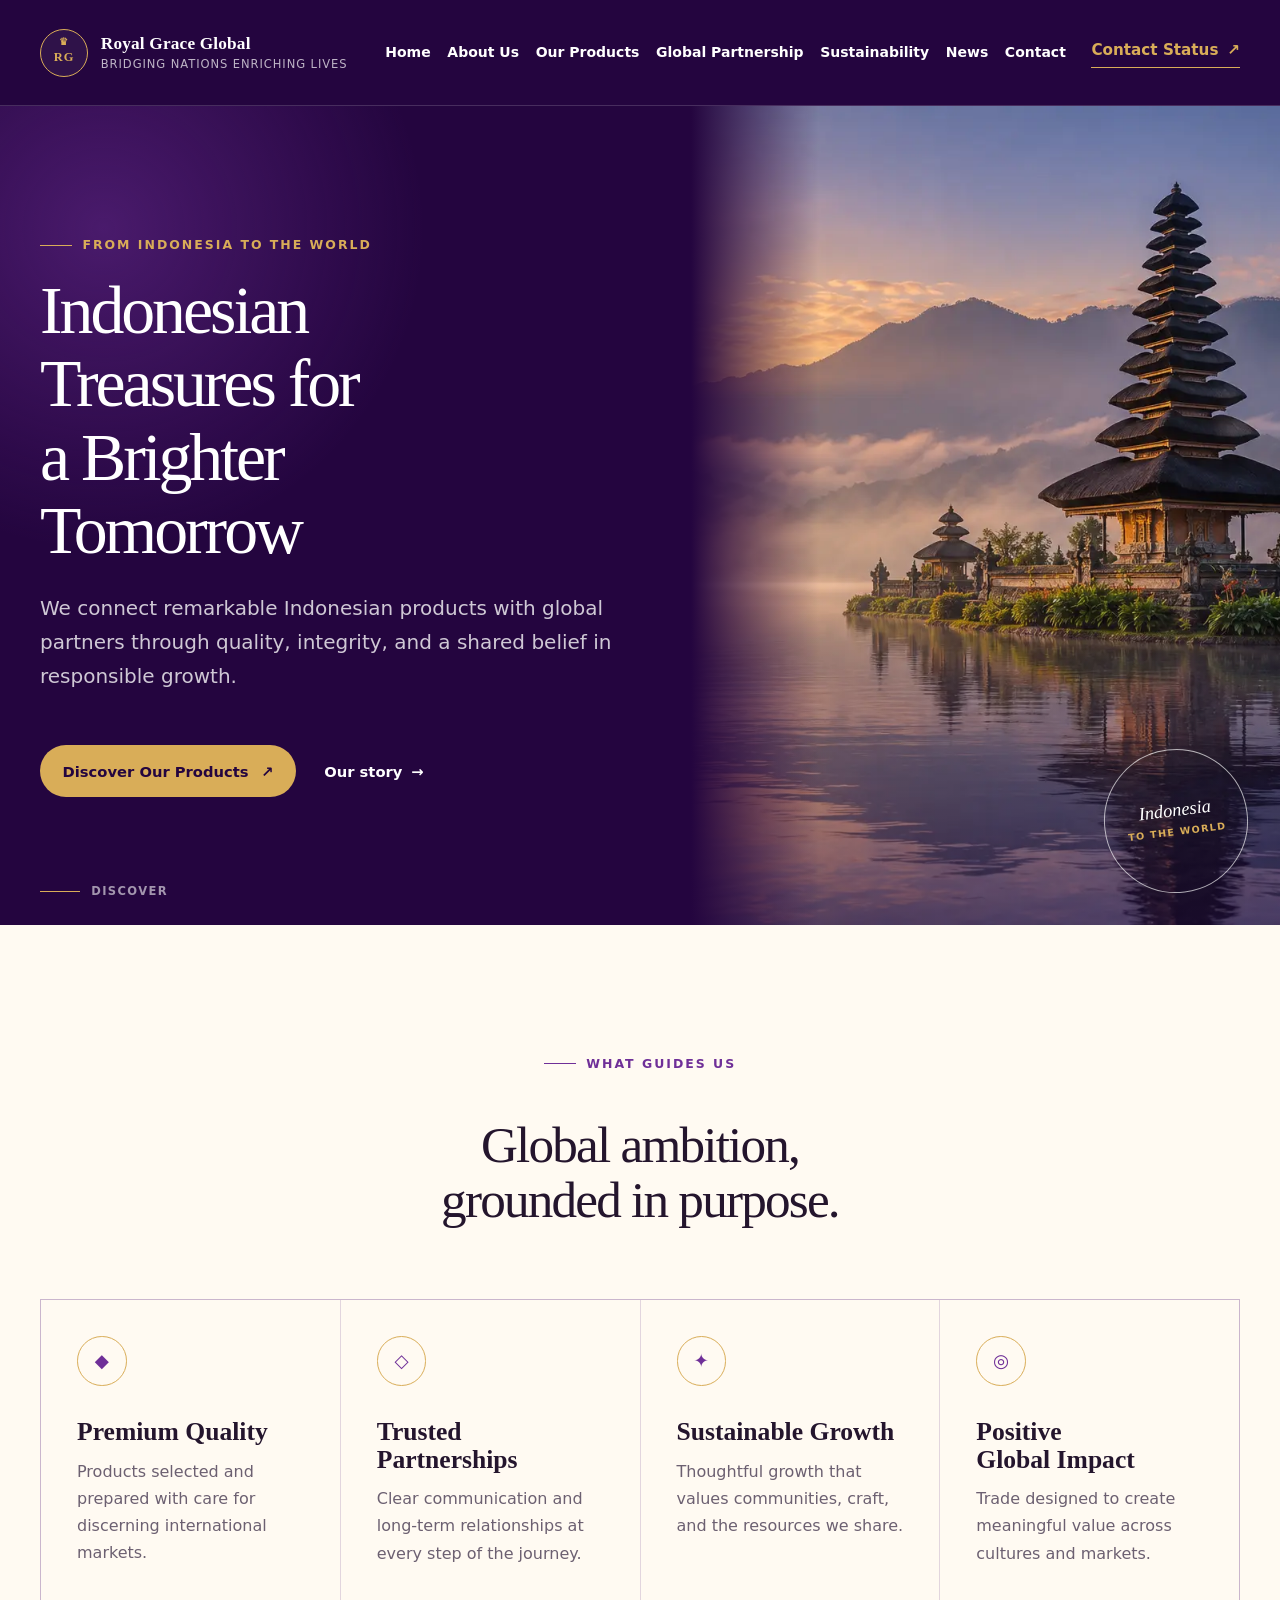
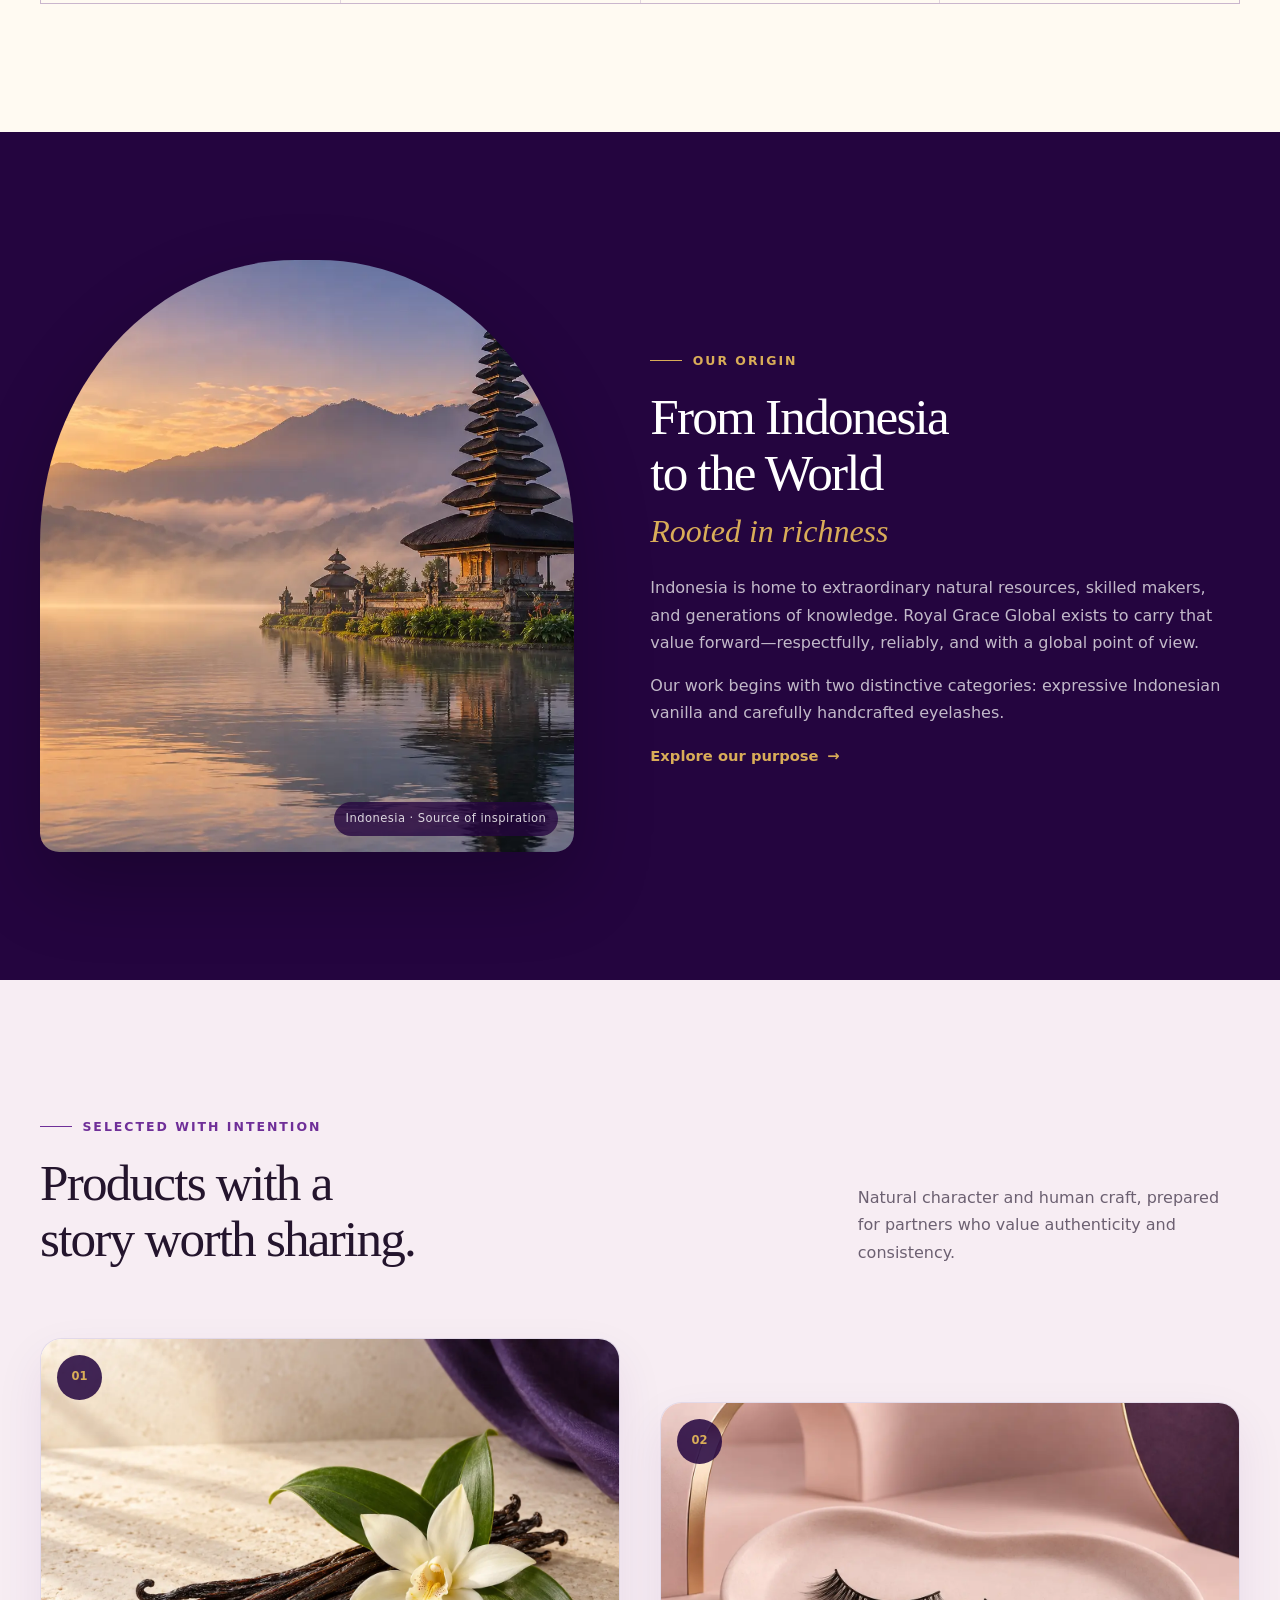
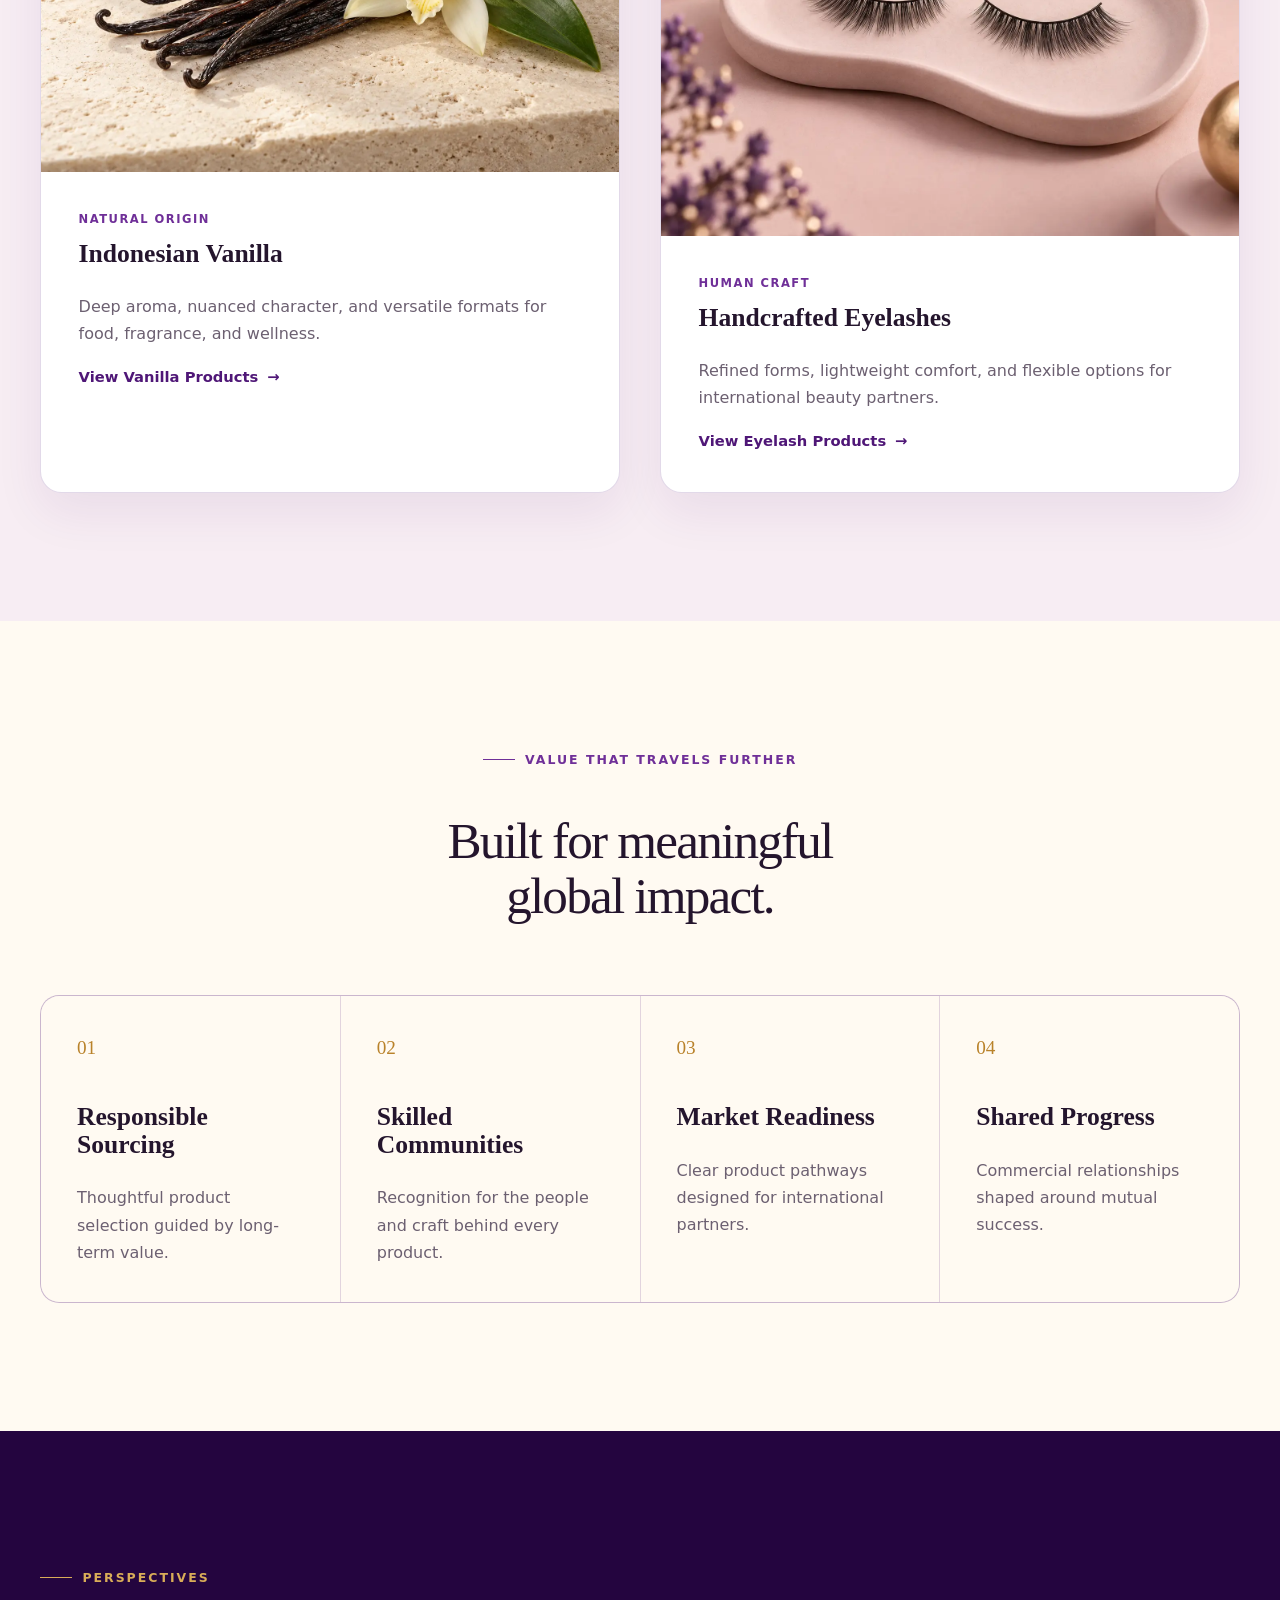
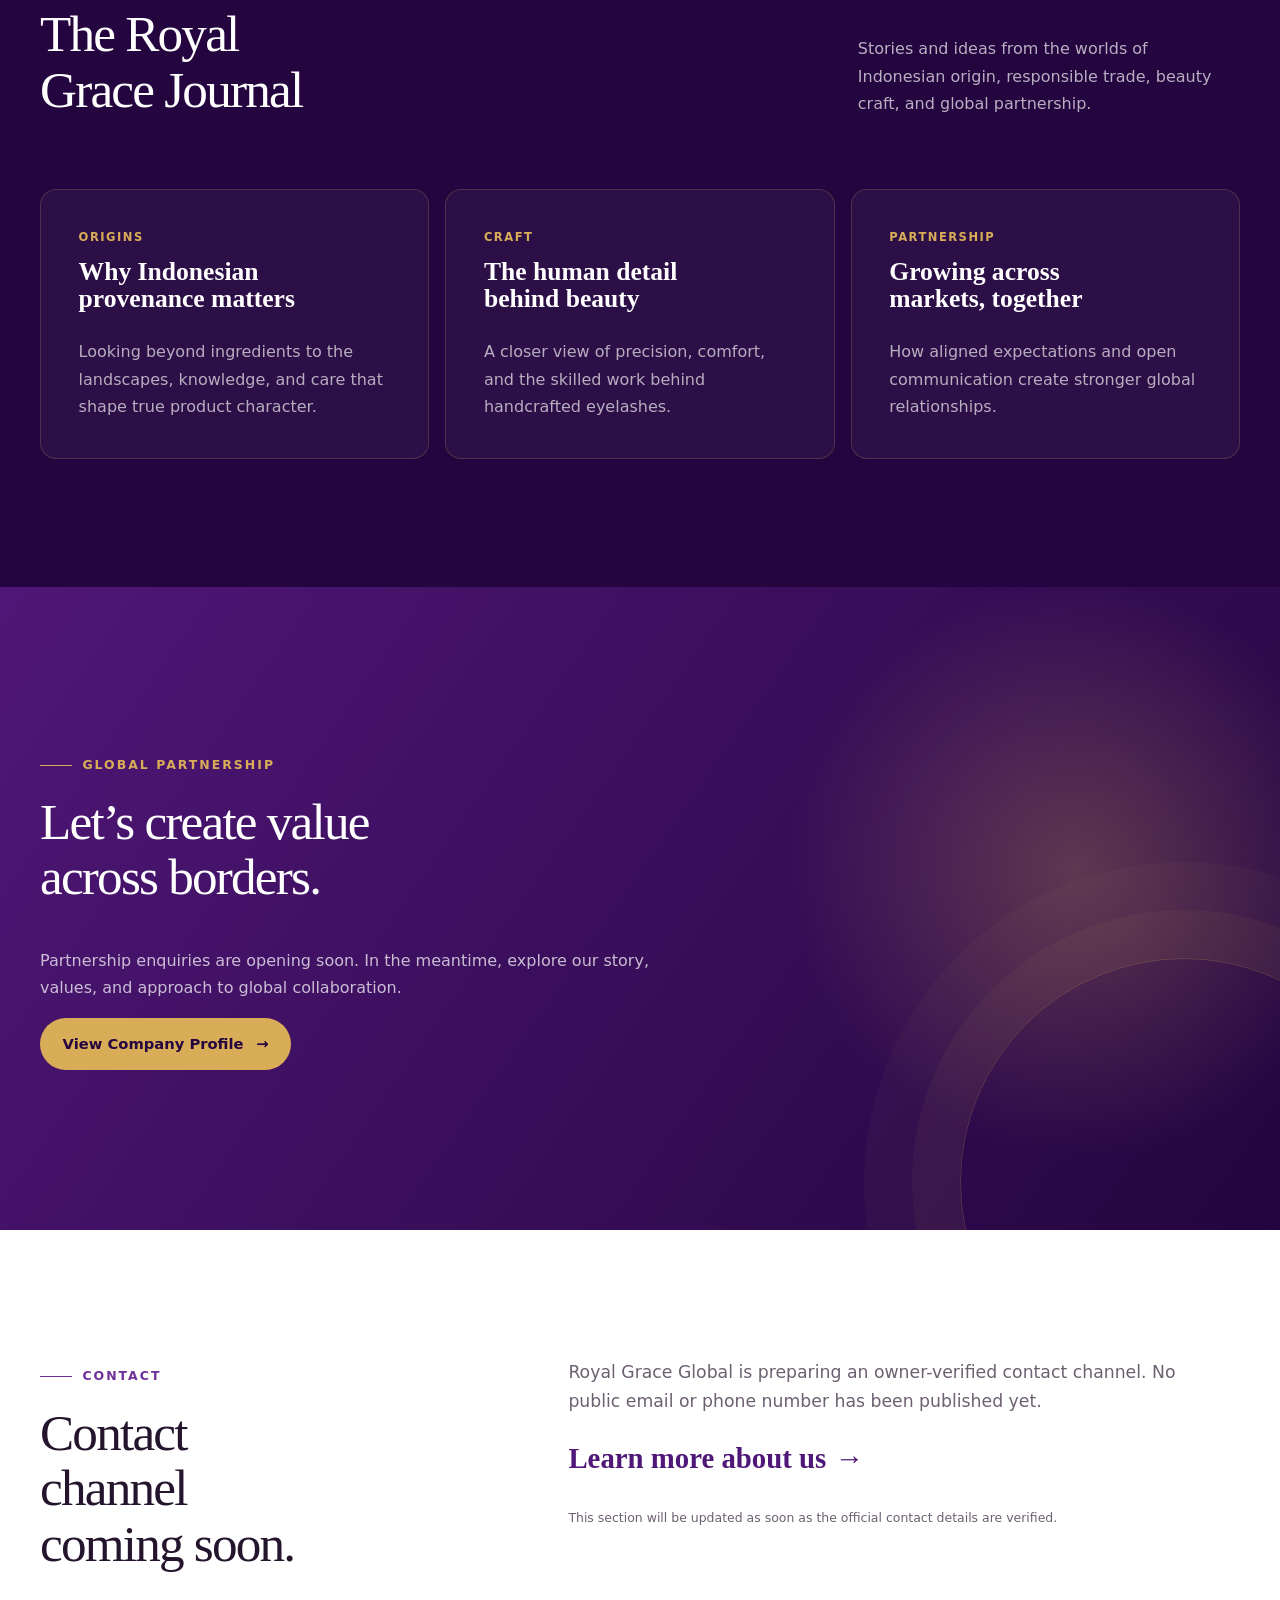
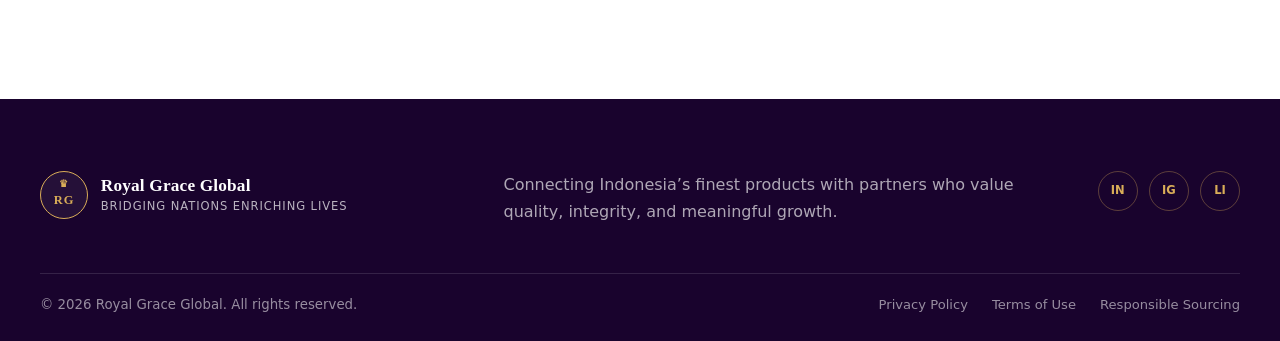
==== index.html @ 0b059ebf "up" ====
<!doctype html>
<html lang="en">
  <head>
    <meta charset="utf-8">
    <meta name="viewport" content="width=device-width, initial-scale=1">
    <meta name="description" content="Royal Grace Global connects distinctive Indonesian vanilla and handcrafted eyelashes with trusted global partners.">
    <title>Royal Grace Global | Indonesian Treasures, Global Reach</title>
    <link rel="canonical" href="/">
    <link rel="icon" type="image/svg+xml" href="/assets/favicon.svg">
    <link rel="stylesheet" href="/assets/styles.css">
  </head>
  <body>
    <site-header><header class="fallback-header"><a href="/">Royal Grace Global</a><nav aria-label="Fallback navigation"><a href="/">Home</a><a href="/about/">About Us</a><a href="/products/">Our Products</a><a href="/#contact">Contact status</a></nav></header></site-header>
    <main id="main-content">
      <section class="home-hero">
        <div class="home-hero__copy" data-reveal>
          <span class="eyebrow">From Indonesia to the World</span>
          <h1>Indonesian Treasures for a Brighter Tomorrow</h1>
          <p class="lead">We connect remarkable Indonesian products with global partners through quality, integrity, and a shared belief in responsible growth.</p>
          <div class="button-row">
            <a class="button button--gold" href="/products/">Discover Our Products <span aria-hidden="true">↗</span></a>
            <a class="text-link text-link--light" href="/about/">Our story <span aria-hidden="true">→</span></a>
          </div>
        </div>
        <div class="home-hero__visual" data-reveal>
          <img src="/assets/images/bali-temple.webp" alt="Balinese water temple beside a misty mountain lake at sunrise" width="1536" height="1024">
          <div class="hero-seal" aria-hidden="true"><span>Indonesia</span><strong>to the world</strong></div>
        </div>
        <div class="hero-scroll" aria-hidden="true"><span></span> Discover</div>
      </section>

      <section class="brand-pillars section section--ivory" aria-labelledby="pillars-title">
        <div class="section-head section-head--center" data-reveal>
          <span class="eyebrow eyebrow--purple">What guides us</span>
          <h2 id="pillars-title">Global ambition, grounded in purpose.</h2>
        </div>
        <div class="pillar-grid">
          <article class="pillar" data-reveal>
            <span class="line-icon" aria-hidden="true">◆</span>
            <h3>Premium Quality</h3>
            <p>Products selected and prepared with care for discerning international markets.</p>
          </article>
          <article class="pillar" data-reveal>
            <span class="line-icon" aria-hidden="true">◇</span>
            <h3>Trusted Partnerships</h3>
            <p>Clear communication and long-term relationships at every step of the journey.</p>
          </article>
          <article class="pillar" data-reveal>
            <span class="line-icon" aria-hidden="true">✦</span>
            <h3>Sustainable Growth</h3>
            <p>Thoughtful growth that values communities, craft, and the resources we share.</p>
          </article>
          <article class="pillar" data-reveal>
            <span class="line-icon" aria-hidden="true">◎</span>
            <h3>Positive Global Impact</h3>
            <p>Trade designed to create meaningful value across cultures and markets.</p>
          </article>
        </div>
      </section>

      <section class="origin-story section section--purple">
        <div class="origin-story__visual" data-reveal>
          <img src="/assets/images/bali-temple.webp" alt="Serene Indonesian lake landscape framed by tropical foliage" width="1536" height="1024" loading="lazy">
          <span class="image-note">Indonesia · Source of inspiration</span>
        </div>
        <div class="origin-story__copy" data-reveal>
          <span class="eyebrow">Our origin</span>
          <h2>From Indonesia to the World</h2>
          <p class="script-accent" aria-hidden="true">Rooted in richness</p>
          <p>Indonesia is home to extraordinary natural resources, skilled makers, and generations of knowledge. Royal Grace Global exists to carry that value forward—respectfully, reliably, and with a global point of view.</p>
          <p>Our work begins with two distinctive categories: expressive Indonesian vanilla and carefully handcrafted eyelashes.</p>
          <a class="text-link text-link--gold" href="/about/">Explore our purpose <span aria-hidden="true">→</span></a>
        </div>
      </section>

      <section class="products-showcase section section--blush" aria-labelledby="products-title">
        <div class="section-head" data-reveal>
          <div>
            <span class="eyebrow eyebrow--purple">Selected with intention</span>
            <h2 id="products-title">Products with a story worth sharing.</h2>
          </div>
          <p>Natural character and human craft, prepared for partners who value authenticity and consistency.</p>
        </div>
        <div class="product-card-grid">
          <article class="product-card product-card--vanilla" data-reveal>
            <a class="product-card__image" href="/products/vanilla/" aria-label="Explore Indonesian vanilla">
              <img src="/assets/images/vanilla.webp" alt="Indonesian vanilla beans with green leaves and a white vanilla flower" width="1440" height="1080" loading="lazy">
              <span class="product-number">01</span>
            </a>
            <div class="product-card__body">
              <span class="card-kicker">Natural origin</span>
              <h3>Indonesian Vanilla</h3>
              <p>Deep aroma, nuanced character, and versatile formats for food, fragrance, and wellness.</p>
              <a class="text-link" href="/products/vanilla/">View Vanilla Products <span aria-hidden="true">→</span></a>
            </div>
          </article>
          <article class="product-card product-card--lashes" data-reveal>
            <a class="product-card__image" href="/products/eyelashes/" aria-label="Explore handcrafted eyelashes">
              <img src="/assets/images/eyelashes.webp" alt="Natural strip eyelashes arranged in an elegant blush-pink still life" width="1440" height="1080" loading="lazy">
              <span class="product-number">02</span>
            </a>
            <div class="product-card__body">
              <span class="card-kicker">Human craft</span>
              <h3>Handcrafted Eyelashes</h3>
              <p>Refined forms, lightweight comfort, and flexible options for international beauty partners.</p>
              <a class="text-link" href="/products/eyelashes/">View Eyelash Products <span aria-hidden="true">→</span></a>
            </div>
          </article>
        </div>
      </section>

      <section class="impact section section--ivory" aria-labelledby="impact-title">
        <div class="section-head section-head--center" data-reveal>
          <span class="eyebrow eyebrow--purple">Value that travels further</span>
          <h2 id="impact-title">Built for meaningful global impact.</h2>
        </div>
        <div class="impact-grid">
          <article data-reveal><span aria-hidden="true">01</span><h3>Responsible Sourcing</h3><p>Thoughtful product selection guided by long-term value.</p></article>
          <article data-reveal><span aria-hidden="true">02</span><h3>Skilled Communities</h3><p>Recognition for the people and craft behind every product.</p></article>
          <article data-reveal><span aria-hidden="true">03</span><h3>Market Readiness</h3><p>Clear product pathways designed for international partners.</p></article>
          <article data-reveal><span aria-hidden="true">04</span><h3>Shared Progress</h3><p>Commercial relationships shaped around mutual success.</p></article>
        </div>
      </section>

      <section id="news" class="journal section section--purple" aria-labelledby="news-title">
        <div class="section-head" data-reveal>
          <div><span class="eyebrow">Perspectives</span><h2 id="news-title">The Royal Grace Journal</h2></div>
          <p>Stories and ideas from the worlds of Indonesian origin, responsible trade, beauty craft, and global partnership.</p>
        </div>
        <div class="journal-grid">
          <article data-reveal><span>Origins</span><h3>Why Indonesian provenance matters</h3><p>Looking beyond ingredients to the landscapes, knowledge, and care that shape true product character.</p></article>
          <article data-reveal><span>Craft</span><h3>The human detail behind beauty</h3><p>A closer view of precision, comfort, and the skilled work behind handcrafted eyelashes.</p></article>
          <article data-reveal><span>Partnership</span><h3>Growing across markets, together</h3><p>How aligned expectations and open communication create stronger global relationships.</p></article>
        </div>
      </section>

      <section id="partnership" class="partnership-cta" aria-labelledby="partnership-title">
        <div data-reveal>
          <span class="eyebrow">Global partnership</span>
          <h2 id="partnership-title">Let’s create value across borders.</h2>
          <p>Partnership enquiries are opening soon. In the meantime, explore our story, values, and approach to global collaboration.</p>
          <a class="button button--gold" href="/about/">View Company Profile <span aria-hidden="true">→</span></a>
        </div>
      </section>

      <section id="contact" class="contact-panel section" aria-labelledby="contact-title">
        <div class="contact-panel__intro" data-reveal>
          <span class="eyebrow eyebrow--purple">Contact</span>
          <h2 id="contact-title">Contact channel coming soon.</h2>
        </div>
        <div class="contact-panel__body" data-reveal>
          <p>Royal Grace Global is preparing an owner-verified contact channel. No public email or phone number has been published yet.</p>
          <a class="text-link text-link--large" href="/about/">Learn more about us <span aria-hidden="true">→</span></a>
          <small>This section will be updated as soon as the official contact details are verified.</small>
        </div>
      </section>
    </main>
    <site-footer><footer class="fallback-footer"><strong>Royal Grace Global</strong><small>Bridging Nations Enriching Lives</small></footer></site-footer>
    <script type="module" src="/assets/site.js"></script>
  </body>
</html>
---- assets/styles.css ----
:root {
  --purple-950: #24053f;
  --purple-800: #4f1777;
  --purple-650: #6f2f98;
  --gold-600: #b9822a;
  --gold-400: #d9ad58;
  --ivory: #fffaf2;
  --blush: #f7edf3;
  --ink: #24152d;
  --muted: #6c6071;
  --line: rgba(79, 23, 119, 0.16);
  --serif: Georgia, "Times New Roman", serif;
  --sans: Inter, ui-sans-serif, system-ui, sans-serif;
  --page: min(75rem, calc(100% - 2.5rem));
  --shadow: 0 1.5rem 4rem rgba(36, 5, 63, 0.14);
  --header-height: 6.25rem;
}

*,
*::before,
*::after {
  box-sizing: border-box;
}

html {
  color-scheme: light;
  scroll-behavior: smooth;
}

body {
  margin: 0;
  min-width: 20rem;
  overflow-x: hidden;
  background: var(--ivory);
  color: var(--ink);
  font: 400 1rem/1.7 var(--sans);
  text-rendering: optimizeLegibility;
}

body.menu-open {
  overflow: hidden;
}

img {
  display: block;
  max-width: 100%;
}

a {
  color: inherit;
  text-decoration-thickness: 0.08em;
  text-underline-offset: 0.2em;
}

button,
a {
  -webkit-tap-highlight-color: transparent;
}

button:focus-visible,
a:focus-visible {
  outline: 0.18rem solid var(--gold-400);
  outline-offset: 0.2rem;
}

h1,
h2,
h3,
p {
  margin-top: 0;
}

h1,
h2,
h3 {
  font-family: var(--serif);
  line-height: 1.08;
  overflow-wrap: break-word;
  text-wrap: balance;
}

h1 {
  max-width: 15ch;
  margin-bottom: 1.5rem;
  font-size: clamp(2.7rem, 6vw, 5.9rem);
  font-weight: 500;
  letter-spacing: -0.045em;
}

h2 {
  font-size: clamp(2.05rem, 4vw, 3.75rem);
  font-weight: 500;
  letter-spacing: -0.035em;
}

h3 {
  font-size: clamp(1.35rem, 2vw, 1.75rem);
}

.sr-only {
  position: absolute;
  width: 1px;
  height: 1px;
  padding: 0;
  margin: -1px;
  overflow: hidden;
  clip: rect(0, 0, 0, 0);
  white-space: nowrap;
  border: 0;
}

.skip-link {
  position: fixed;
  z-index: 100;
  top: 0.75rem;
  left: 0.75rem;
  padding: 0.75rem 1rem;
  transform: translateY(-200%);
  border-radius: 999px;
  background: var(--ivory);
  color: var(--purple-950);
  font-weight: 700;
}

.skip-link:focus {
  transform: translateY(0);
}

.site-header {
  position: relative;
  z-index: 20;
  border-bottom: 1px solid rgba(255, 255, 255, 0.16);
  background: var(--purple-950);
  color: white;
}

.header-inner {
  width: var(--page);
  min-height: 6.25rem;
  margin-inline: auto;
  display: flex;
  align-items: center;
  justify-content: space-between;
  gap: clamp(0.75rem, 4vw, 2rem);
}

.brand {
  min-width: 0;
  display: inline-flex;
  align-items: center;
  gap: 0.8rem;
  text-decoration: none;
}

.brand-mark {
  position: relative;
  display: grid;
  flex: 0 0 auto;
  width: 3rem;
  aspect-ratio: 1;
  place-items: center;
  border: 1px solid var(--gold-400);
  border-radius: 50%;
  background: rgba(255, 255, 255, 0.05);
  color: var(--gold-400);
  font: 700 0.78rem/1 var(--serif);
  letter-spacing: 0.08em;
}

.brand-mark::before {
  position: absolute;
  top: 0.45rem;
  content: "♛";
  font-size: 0.65rem;
}

.brand-mark span {
  transform: translateY(0.3rem);
}

.brand-copy {
  min-width: 0;
  display: grid;
  line-height: 1.15;
}

.brand-copy strong,
.brand-copy small {
  overflow-wrap: anywhere;
}

.brand-copy strong {
  font-family: var(--serif);
  font-size: 1.08rem;
  letter-spacing: 0.01em;
}

.brand-copy small {
  margin-top: 0.28rem;
  color: rgba(255, 255, 255, 0.7);
  font-size: 0.72rem;
  letter-spacing: 0.08em;
  text-transform: uppercase;
}

.menu-toggle {
  width: 3rem;
  height: 3rem;
  display: grid;
  padding: 0.72rem;
  place-content: center;
  gap: 0.32rem;
  border: 1px solid rgba(255, 255, 255, 0.24);
  border-radius: 50%;
  background: transparent;
  color: white;
  cursor: pointer;
}

.menu-toggle > span:not(.sr-only) {
  width: 1.2rem;
  height: 1px;
  display: block;
  background: currentColor;
  transition: transform 180ms ease, opacity 180ms ease;
}

.menu-toggle[aria-expanded="true"] > span:nth-child(2) {
  transform: translateY(0.33rem) rotate(45deg);
}

.menu-toggle[aria-expanded="true"] > span:nth-child(3) {
  opacity: 0;
}

.menu-toggle[aria-expanded="true"] > span:nth-child(4) {
  transform: translateY(-0.33rem) rotate(-45deg);
}

.primary-navigation {
  position: fixed;
  inset: auto 0 0;
  top: var(--header-height);
  display: grid;
  align-content: start;
  padding: 2rem max(1.25rem, calc((100% - 75rem) / 2));
  max-height: calc(100dvh - var(--header-height));
  overflow-y: auto;
  overscroll-behavior: contain;
  transform: translateX(100%);
  background: var(--purple-950);
  opacity: 0;
  visibility: hidden;
  transition: transform 220ms ease, opacity 220ms ease, visibility 220ms;
}

.primary-navigation.is-open {
  transform: translateX(0);
  opacity: 1;
  visibility: visible;
}

.primary-navigation ul {
  display: grid;
  gap: 0;
  padding: 0;
  margin: 0 0 2rem;
  list-style: none;
}

.nav-link {
  display: block;
  padding: 0.8rem 0;
  border-bottom: 1px solid rgba(255, 255, 255, 0.12);
  font-family: var(--serif);
  font-size: clamp(1.45rem, 6vw, 2.2rem);
  text-decoration: none;
}

.nav-link.is-active,
.nav-link:hover {
  color: var(--gold-400);
}

.header-cta {
  display: inline-flex;
  width: max-content;
  align-items: center;
  gap: 0.55rem;
  padding-bottom: 0.18rem;
  border-bottom: 1px solid currentColor;
  color: var(--gold-400);
  font-size: 0.95rem;
  font-weight: 700;
  text-decoration: none;
}

.page-shell {
  min-height: 62vh;
  padding: clamp(5rem, 12vw, 9rem) 0;
  background:
    radial-gradient(circle at 78% 12%, rgba(217, 173, 88, 0.22), transparent 22rem),
    linear-gradient(135deg, var(--purple-950), var(--purple-800));
  color: white;
}

.page-shell__inner {
  width: var(--page);
  margin-inline: auto;
}

.eyebrow {
  display: inline-flex;
  align-items: center;
  gap: 0.65rem;
  margin-bottom: 1.15rem;
  color: var(--gold-400);
  font-size: 0.78rem;
  font-weight: 800;
  letter-spacing: 0.16em;
  text-transform: uppercase;
}

.eyebrow::before {
  width: 2rem;
  height: 1px;
  content: "";
  background: currentColor;
}

.lead {
  max-width: 42rem;
  color: rgba(255, 255, 255, 0.78);
  font-size: clamp(1.05rem, 2vw, 1.25rem);
}

.reveal-ready [data-reveal] {
  transform: translateY(1.5rem);
  opacity: 0;
  transition: transform 700ms cubic-bezier(0.2, 0.75, 0.25, 1), opacity 700ms ease;
}

.reveal-ready [data-reveal].is-visible {
  transform: none;
  opacity: 1;
}

.site-footer {
  padding: 4.5rem max(1.25rem, calc((100% - 75rem) / 2)) 1.5rem;
  background: #19032d;
  color: white;
}

.fallback-header,
.fallback-footer {
  display: flex;
  flex-wrap: wrap;
  align-items: center;
  justify-content: space-between;
  gap: 1rem 2rem;
  padding: 1.25rem max(1.25rem, calc((100% - 75rem) / 2));
  background: var(--purple-950);
  color: white;
}

.fallback-header nav {
  display: flex;
  flex-wrap: wrap;
  gap: 0.75rem 1.25rem;
}

.fallback-header a,
.fallback-footer a {
  color: inherit;
  font-size: 0.875rem;
  font-weight: 700;
  text-decoration: none;
}

.footer-main {
  display: grid;
  gap: 1.75rem;
  align-items: start;
  padding-bottom: 3rem;
}

.footer-main p {
  max-width: 38rem;
  margin: 0;
  color: rgba(255, 255, 255, 0.65);
}

.footer-social {
  display: flex;
  gap: 0.7rem;
}

.footer-social span {
  display: grid;
  width: 2.5rem;
  aspect-ratio: 1;
  place-items: center;
  border: 1px solid rgba(217, 173, 88, 0.35);
  border-radius: 50%;
  color: var(--gold-400);
  font-size: 0.72rem;
  font-weight: 800;
}

.footer-bottom {
  display: flex;
  flex-wrap: wrap;
  justify-content: space-between;
  gap: 1rem 2rem;
  padding-top: 1.25rem;
  border-top: 1px solid rgba(255, 255, 255, 0.12);
  color: rgba(255, 255, 255, 0.55);
}

.policy-labels {
  display: flex;
  flex-wrap: wrap;
  gap: 0.8rem 1.5rem;
  font-size: 0.82rem;
}

.section {
  padding: clamp(4.75rem, 10vw, 8.5rem) max(1.25rem, calc((100% - 75rem) / 2));
}

.section--ivory {
  background: var(--ivory);
}

.section--blush {
  background: var(--blush);
}

.section--purple {
  background: var(--purple-950);
  color: white;
}

.section-head {
  display: grid;
  gap: 1.5rem;
  align-items: end;
  margin-bottom: clamp(2.5rem, 6vw, 4.5rem);
}

.section-head h2 {
  max-width: 15ch;
  margin-bottom: 0;
}

.section-head > p {
  max-width: 33rem;
  margin: 0;
  color: var(--muted);
}

.section--purple .section-head > p {
  color: rgba(255, 255, 255, 0.68);
}

.section-head--center {
  justify-items: center;
  text-align: center;
}

.section-head--center h2 {
  max-width: 19ch;
}

.eyebrow--purple {
  color: var(--purple-650);
}

.button-row {
  display: flex;
  flex-wrap: wrap;
  align-items: center;
  gap: 1.2rem 1.75rem;
  margin-top: 2rem;
}

.button {
  display: inline-flex;
  max-width: 100%;
  min-height: 3.25rem;
  flex-wrap: wrap;
  align-items: center;
  justify-content: center;
  gap: 0.8rem;
  padding: 0.85rem 1.35rem;
  border: 1px solid transparent;
  border-radius: 999px;
  font-size: 0.92rem;
  font-weight: 800;
  line-height: 1.3;
  text-align: center;
  text-decoration: none;
  transition: transform 180ms ease, background-color 180ms ease, color 180ms ease;
}

.button:hover {
  transform: translateY(-0.15rem);
}

.button--gold {
  background: var(--gold-400);
  color: var(--purple-950);
}

.button--gold:hover {
  background: #edca7d;
}

.text-link {
  display: inline-flex;
  align-items: center;
  gap: 0.55rem;
  width: max-content;
  max-width: 100%;
  color: var(--purple-800);
  font-size: 0.92rem;
  font-weight: 800;
  text-decoration: none;
}

.text-link span {
  transition: transform 180ms ease;
}

.text-link:hover span {
  transform: translateX(0.25rem);
}

.text-link--light {
  color: white;
}

.text-link--gold {
  color: var(--gold-400);
}

.text-link--large {
  font-family: var(--serif);
  font-size: clamp(1.25rem, 3vw, 1.8rem);
}

.home-hero {
  position: relative;
  display: grid;
  overflow: hidden;
  background: var(--purple-950);
  color: white;
}

.home-hero__copy {
  z-index: 2;
  padding: clamp(4.5rem, 12vw, 8rem) max(1.25rem, calc((100vw - 75rem) / 2));
  background:
    radial-gradient(circle at 15% 15%, rgba(111, 47, 152, 0.5), transparent 20rem),
    var(--purple-950);
}

.home-hero__copy h1 {
  max-width: 12ch;
}

.home-hero__visual {
  position: relative;
  min-height: 28rem;
  overflow: hidden;
}

.home-hero__visual::after {
  position: absolute;
  inset: 0;
  content: "";
  background: linear-gradient(to top, rgba(36, 5, 63, 0.48), transparent 45%);
}

.home-hero__visual img {
  width: 100%;
  height: 100%;
  object-fit: cover;
  object-position: 62% center;
}

.hero-seal {
  position: absolute;
  z-index: 2;
  right: 1.25rem;
  bottom: 1.25rem;
  width: 7.5rem;
  aspect-ratio: 1;
  display: grid;
  place-content: center;
  border: 1px solid rgba(255, 255, 255, 0.65);
  border-radius: 50%;
  color: white;
  text-align: center;
  transform: rotate(-7deg);
}

.hero-seal span {
  font: italic 1.15rem/1 var(--serif);
}

.hero-seal strong {
  margin-top: 0.3rem;
  color: var(--gold-400);
  font-size: 0.6rem;
  letter-spacing: 0.14em;
  text-transform: uppercase;
}

.hero-scroll {
  display: none;
}

.pillar-grid {
  display: grid;
  gap: 1px;
  background: var(--line);
  border: 1px solid var(--line);
}

.pillar {
  min-width: 0;
  padding: clamp(1.5rem, 4vw, 2.25rem);
  background: var(--ivory);
}

.pillar .line-icon {
  display: inline-grid;
  width: 3.1rem;
  aspect-ratio: 1;
  margin-bottom: 2rem;
  place-items: center;
  border: 1px solid var(--gold-400);
  border-radius: 50%;
  color: var(--purple-650);
  font-size: 1.15rem;
}

.pillar h3 {
  margin-bottom: 0.75rem;
}

.pillar p {
  margin: 0;
  color: var(--muted);
}

.origin-story {
  display: grid;
  gap: clamp(2.5rem, 6vw, 6rem);
  align-items: center;
}

.origin-story__visual {
  position: relative;
  min-height: 25rem;
}

.origin-story__visual img {
  width: 100%;
  height: 100%;
  min-height: 25rem;
  object-fit: cover;
  object-position: center;
  border-radius: 48% 48% 1.2rem 1.2rem;
  box-shadow: 0 2rem 5rem rgba(0, 0, 0, 0.24);
}

.image-note {
  position: absolute;
  right: 1rem;
  bottom: 1rem;
  padding: 0.45rem 0.7rem;
  border-radius: 999px;
  background: rgba(36, 5, 63, 0.78);
  color: rgba(255, 255, 255, 0.82);
  font-size: 0.72rem;
  letter-spacing: 0.04em;
}

.origin-story__copy h2 {
  max-width: 12ch;
  margin-bottom: 1rem;
}

.origin-story__copy > p:not(.script-accent) {
  max-width: 40rem;
  color: rgba(255, 255, 255, 0.72);
}

.script-accent {
  margin: -0.25rem 0 1.5rem;
  color: var(--gold-400);
  font: italic clamp(1.35rem, 3vw, 2rem)/1.2 var(--serif);
}

.product-card-grid {
  display: grid;
  gap: clamp(1.5rem, 4vw, 2.5rem);
}

.product-card {
  min-width: 0;
  overflow: hidden;
  border: 1px solid var(--line);
  border-radius: 1.35rem;
  background: white;
  box-shadow: 0 1.2rem 3rem rgba(79, 23, 119, 0.08);
}

.product-card__image {
  position: relative;
  display: block;
  aspect-ratio: 4 / 3;
  overflow: hidden;
}

.product-card__image img {
  width: 100%;
  height: 100%;
  object-fit: cover;
  transition: transform 700ms cubic-bezier(0.2, 0.75, 0.25, 1);
}

.product-card__image:hover img {
  transform: scale(1.035);
}

.product-number {
  position: absolute;
  top: 1rem;
  left: 1rem;
  display: grid;
  width: 2.8rem;
  aspect-ratio: 1;
  place-items: center;
  border-radius: 50%;
  background: rgba(36, 5, 63, 0.86);
  color: var(--gold-400);
  font-size: 0.72rem;
  font-weight: 800;
}

.product-card__body {
  padding: clamp(1.5rem, 4vw, 2.35rem);
}

.card-kicker,
.journal-grid article > span {
  display: block;
  margin-bottom: 0.65rem;
  color: var(--purple-650);
  font-size: 0.72rem;
  font-weight: 800;
  letter-spacing: 0.13em;
  text-transform: uppercase;
}

.product-card__body p {
  color: var(--muted);
}

.impact-grid {
  display: grid;
  gap: 1px;
  overflow: hidden;
  border: 1px solid var(--line);
  border-radius: 1.2rem;
  background: var(--line);
}

.impact-grid article {
  min-width: 0;
  padding: clamp(1.5rem, 4vw, 2.25rem);
  background: var(--ivory);
}

.impact-grid article > span {
  display: block;
  margin-bottom: 2.4rem;
  color: var(--gold-600);
  font-family: var(--serif);
  font-size: 1.2rem;
}

.impact-grid article p {
  margin-bottom: 0;
  color: var(--muted);
}

.journal-grid {
  display: grid;
  gap: 1rem;
}

.journal-grid article {
  min-width: 0;
  padding: clamp(1.5rem, 4vw, 2.35rem);
  border: 1px solid rgba(217, 173, 88, 0.2);
  border-radius: 1rem;
  background: rgba(255, 255, 255, 0.045);
}

.journal-grid article > span {
  color: var(--gold-400);
}

.journal-grid article p {
  margin-bottom: 0;
  color: rgba(255, 255, 255, 0.66);
}

.partnership-cta {
  position: relative;
  overflow: hidden;
  padding: clamp(5.5rem, 14vw, 10rem) max(1.25rem, calc((100% - 75rem) / 2));
  background:
    radial-gradient(circle at 84% 44%, rgba(217, 173, 88, 0.28), transparent 18rem),
    linear-gradient(125deg, var(--purple-800), var(--purple-950));
  color: white;
}

.partnership-cta::after {
  position: absolute;
  right: -8rem;
  bottom: -11rem;
  width: 28rem;
  aspect-ratio: 1;
  content: "";
  border: 1px solid rgba(217, 173, 88, 0.24);
  border-radius: 50%;
  box-shadow: 0 0 0 3rem rgba(217, 173, 88, 0.05), 0 0 0 6rem rgba(217, 173, 88, 0.03);
}

.partnership-cta > div {
  position: relative;
  z-index: 1;
  max-width: 49rem;
}

.partnership-cta h2 {
  max-width: 13ch;
}

.partnership-cta p {
  max-width: 40rem;
  color: rgba(255, 255, 255, 0.72);
}

.contact-panel {
  display: grid;
  gap: 2rem;
  background: white;
}

.contact-panel h2 {
  max-width: 10ch;
  margin-bottom: 0;
}

.contact-panel__body {
  max-width: 41rem;
}

.contact-panel__body p {
  color: var(--muted);
  font-size: 1.08rem;
}

.contact-panel__body small {
  display: block;
  margin-top: 1.5rem;
  color: var(--muted);
  font-size: 0.78rem;
}

.button--purple {
  background: var(--purple-800);
  color: white;
}

.button--purple:hover {
  background: var(--purple-650);
}

.scenic-hero {
  position: relative;
  min-height: clamp(33rem, 72vh, 50rem);
  display: grid;
  overflow: hidden;
  place-items: end start;
  background: var(--purple-950);
  color: white;
}

.scenic-hero > img,
.scenic-hero__veil {
  position: absolute;
  inset: 0;
  width: 100%;
  height: 100%;
}

.scenic-hero > img {
  object-fit: cover;
  object-position: 62% center;
}

.scenic-hero__veil {
  background:
    linear-gradient(to top, rgba(24, 3, 44, 0.92), rgba(36, 5, 63, 0.12) 70%),
    linear-gradient(to right, rgba(36, 5, 63, 0.7), transparent 68%);
}

.scenic-hero__content {
  position: relative;
  z-index: 1;
  width: var(--page);
  margin: 0 auto;
  padding: clamp(4rem, 10vw, 7rem) 0;
}

.scenic-hero__content h1 {
  max-width: 14ch;
  margin-bottom: 1rem;
}

.scenic-hero__content .lead {
  color: var(--gold-400);
  font-family: var(--serif);
  font-style: italic;
}

.about-intro {
  display: grid;
  gap: 2.5rem;
}

.about-intro__statement h2 {
  max-width: 16ch;
  margin-bottom: 0;
}

.about-intro__copy {
  max-width: 42rem;
}

.about-intro__copy p {
  color: var(--muted);
}

.about-intro__copy .drop-cap {
  color: var(--ink);
  font-size: clamp(1.15rem, 2vw, 1.35rem);
}

.drop-cap::first-letter {
  float: left;
  margin: 0.12em 0.12em 0 0;
  color: var(--gold-600);
  font: 500 3.2em/0.75 var(--serif);
}

.purpose-band {
  display: grid;
  gap: clamp(2.5rem, 7vw, 6rem);
}

.purpose-band__intro h2 {
  max-width: 12ch;
}

.purpose-band__intro > p {
  max-width: 37rem;
  color: rgba(255, 255, 255, 0.7);
}

.purpose-grid {
  display: grid;
  gap: 1px;
  background: rgba(217, 173, 88, 0.2);
  border: 1px solid rgba(217, 173, 88, 0.2);
}

.purpose-grid article {
  min-width: 0;
  padding: clamp(1.35rem, 3vw, 2rem);
  background: var(--purple-950);
}

.purpose-grid article > span {
  display: block;
  margin-bottom: 1.8rem;
  color: var(--gold-400);
  font: italic 1.1rem/1 var(--serif);
}

.purpose-grid article p {
  margin-bottom: 0;
  color: rgba(255, 255, 255, 0.66);
}

.indonesia-panel {
  display: grid;
  gap: clamp(2.5rem, 7vw, 6rem);
  align-items: center;
  background: white;
}

.indonesia-panel__visual {
  min-height: 25rem;
  overflow: hidden;
  border-radius: 50% 50% 1.25rem 1.25rem;
}

.indonesia-panel__visual img {
  width: 100%;
  height: 100%;
  min-height: 25rem;
  object-fit: cover;
  object-position: 66% center;
}

.indonesia-panel__copy h2 {
  max-width: 15ch;
}

.indonesia-panel__copy > p {
  max-width: 39rem;
  color: var(--muted);
}

.values-grid {
  display: grid;
  gap: 1rem;
}

.values-grid article {
  min-width: 0;
  padding: clamp(1.5rem, 4vw, 2.4rem);
  border: 1px solid var(--line);
  border-radius: 1rem;
  background: rgba(255, 255, 255, 0.7);
}

.values-grid article > span {
  display: grid;
  width: 3.1rem;
  aspect-ratio: 1;
  margin-bottom: 2rem;
  place-items: center;
  border-radius: 50%;
  background: var(--purple-800);
  color: var(--gold-400);
  font-family: var(--serif);
  font-size: 1.25rem;
}

.values-grid article p {
  margin-bottom: 0;
  color: var(--muted);
}

.commitment {
  display: grid;
  gap: clamp(3rem, 7vw, 6rem);
  align-items: center;
  background: var(--ivory);
}

.commitment__copy h2 {
  max-width: 15ch;
}

.commitment__copy > p {
  max-width: 39rem;
  color: var(--muted);
}

.commitment-list {
  display: grid;
  gap: 0;
  padding: 0;
  margin: 2rem 0 2.5rem;
  list-style: none;
}

.commitment-list li {
  display: grid;
  grid-template-columns: 2.5rem minmax(0, 1fr);
  gap: 1rem;
  padding: 1rem 0;
  border-top: 1px solid var(--line);
}

.commitment-list li:last-child {
  border-bottom: 1px solid var(--line);
}

.commitment-list li > span {
  color: var(--gold-600);
  font-family: var(--serif);
}

.commitment-list strong {
  font-family: var(--serif);
  font-size: 1.15rem;
}

.commitment-list p {
  margin: 0.25rem 0 0;
  color: var(--muted);
}

.commitment__visual {
  position: relative;
}

.commitment__visual > img {
  width: 100%;
  min-height: 28rem;
  object-fit: cover;
  border-radius: 1.25rem;
  box-shadow: var(--shadow);
}

.commitment-quote {
  position: relative;
  width: min(90%, 24rem);
  padding: 1.35rem;
  margin: -4rem auto 0;
  border: 1px solid rgba(217, 173, 88, 0.35);
  border-radius: 1rem;
  background: var(--purple-950);
  color: white;
  box-shadow: var(--shadow);
}

.commitment-quote > span {
  position: absolute;
  top: -1.4rem;
  color: var(--gold-400);
  font: 4rem/1 var(--serif);
}

.commitment-quote p {
  margin: 0;
  font-family: var(--serif);
  font-size: 1.08rem;
  font-style: italic;
}

.scenic-hero--products .scenic-hero__content h1 {
  max-width: 15ch;
}

.product-selector {
  position: relative;
  z-index: 2;
  width: var(--page);
  display: grid;
  gap: 1rem;
  margin: -2.5rem auto 0;
}

.product-selector > a {
  display: grid;
  min-width: 0;
  grid-template-columns: 5rem minmax(0, 1fr) auto;
  gap: 1rem;
  align-items: center;
  padding: 0.85rem;
  border: 1px solid var(--line);
  border-radius: 1rem;
  background: white;
  box-shadow: var(--shadow);
  text-decoration: none;
}

.product-selector__image {
  width: 5rem;
  aspect-ratio: 1;
  overflow: hidden;
  border-radius: 0.7rem;
}

.product-selector__image img {
  width: 100%;
  height: 100%;
  object-fit: cover;
}

.product-selector small {
  display: block;
  margin-bottom: 0.2rem;
  color: var(--gold-600);
  font-size: 0.7rem;
  font-weight: 800;
  letter-spacing: 0.09em;
  text-transform: uppercase;
}

.product-selector strong {
  display: block;
  font-family: var(--serif);
  font-size: 1.12rem;
  line-height: 1.2;
}

.product-selector > a > span:last-child {
  display: grid;
  width: 2.5rem;
  aspect-ratio: 1;
  place-items: center;
  border-radius: 50%;
  background: var(--purple-950);
  color: var(--gold-400);
}

.editorial-product {
  display: grid;
  gap: clamp(2.5rem, 7vw, 6rem);
  align-items: center;
}

.editorial-product__visual {
  position: relative;
  overflow: hidden;
  border-radius: 1.25rem;
  box-shadow: var(--shadow);
}

.editorial-product__visual img {
  width: 100%;
  min-height: 25rem;
  object-fit: cover;
}

.editorial-product__visual > span {
  position: absolute;
  right: 1rem;
  bottom: 1rem;
  padding: 0.45rem 0.7rem;
  border-radius: 999px;
  background: rgba(36, 5, 63, 0.82);
  color: white;
  font-size: 0.72rem;
}

.editorial-product__copy h2 {
  max-width: 14ch;
}

.editorial-product__copy > p {
  max-width: 39rem;
  color: var(--muted);
}

.benefit-list {
  display: grid;
  gap: 0;
  padding: 0;
  margin: 1.5rem 0 2rem;
  list-style: none;
}

.benefit-list li {
  display: flex;
  gap: 0.8rem;
  padding: 0.7rem 0;
  border-top: 1px solid var(--line);
}

.benefit-list li:last-child {
  border-bottom: 1px solid var(--line);
}

.benefit-list span {
  color: var(--gold-600);
}

.promise-grid {
  display: grid;
  gap: 1px;
  background: rgba(217, 173, 88, 0.22);
  border: 1px solid rgba(217, 173, 88, 0.22);
}

.promise-grid article {
  min-width: 0;
  padding: clamp(1.5rem, 4vw, 2.25rem);
  background: var(--purple-950);
}

.promise-grid article > span {
  display: block;
  margin-bottom: 2.5rem;
  color: var(--gold-400);
  font-family: var(--serif);
}

.promise-grid article p {
  margin: 0;
  color: rgba(255, 255, 255, 0.66);
}

.promise-grid--light {
  border-color: var(--line);
  background: var(--line);
}

.promise-grid--light article {
  background: var(--ivory);
}

.promise-grid--light article > span {
  color: var(--gold-600);
}

.promise-grid--light article p {
  color: var(--muted);
}

.product-hero {
  display: grid;
  background: white;
}

.product-hero--lashes {
  background: var(--blush);
}

.product-hero__copy {
  display: grid;
  align-content: center;
  justify-items: start;
  padding: clamp(4.5rem, 11vw, 8rem) max(1.25rem, calc((100vw - 75rem) / 2));
}

.product-hero__copy h1 {
  max-width: 12ch;
  color: var(--purple-950);
}

.product-hero__copy > p {
  max-width: 38rem;
  color: var(--muted);
  font-size: clamp(1.05rem, 2vw, 1.22rem);
}

.back-link {
  display: inline-flex;
  align-items: center;
  gap: 0.55rem;
  margin-bottom: clamp(2rem, 5vw, 4rem);
  color: var(--muted);
  font-size: 0.875rem;
  font-weight: 800;
  text-decoration: none;
}

.product-hero__visual {
  position: relative;
  min-height: 31rem;
  overflow: hidden;
}

.product-hero__visual::after {
  position: absolute;
  inset: 0;
  content: "";
  background: linear-gradient(to top, rgba(36, 5, 63, 0.32), transparent 48%);
}

.product-hero__visual img {
  width: 100%;
  height: 100%;
  object-fit: cover;
}

.product-hero--vanilla .product-hero__visual img {
  object-position: 58% center;
}

.product-hero--lashes .product-hero__visual img {
  object-position: 52% center;
}

.product-hero__index {
  position: absolute;
  z-index: 1;
  right: 1.5rem;
  bottom: 1rem;
  color: rgba(255, 255, 255, 0.78);
  font: 500 clamp(3.5rem, 9vw, 7rem)/1 var(--serif);
}

.product-story {
  display: grid;
  gap: 2rem;
}

.product-story__intro h2 {
  max-width: 12ch;
}

.product-story__body {
  max-width: 42rem;
  color: rgba(255, 255, 255, 0.7);
  font-size: clamp(1.05rem, 2vw, 1.2rem);
}

.range-grid {
  display: grid;
  gap: 1.25rem;
}

.range-card {
  min-width: 0;
  overflow: hidden;
  border: 1px solid var(--line);
  border-radius: 1.15rem;
  background: white;
}

.range-card__image {
  aspect-ratio: 4 / 3;
  overflow: hidden;
}

.range-card__image img {
  width: 100%;
  height: 100%;
  object-fit: cover;
}

.range-card__image--whole img {
  object-position: 62% center;
}

.range-card__image--cut img {
  object-position: 18% 60%;
  transform: scale(1.28);
}

.range-card__image--powder img {
  object-position: 82% center;
  transform: scale(1.16);
}

.range-card__image--strip img {
  object-position: center;
}

.range-card__image--individual img {
  object-position: 25% center;
  transform: scale(1.35);
}

.range-card__image--materials img {
  object-position: 78% center;
  transform: scale(1.4);
}

.range-card > div:last-child {
  padding: 1.5rem;
}

.range-card > div:last-child > span {
  display: block;
  margin-bottom: 0.9rem;
  color: var(--gold-600);
  font-family: var(--serif);
}

.range-card p {
  margin-bottom: 0;
  color: var(--muted);
}

.process-list {
  display: grid;
  gap: 1px;
  padding: 0;
  border: 1px solid var(--line);
  background: var(--line);
  list-style: none;
}

.process-list li {
  min-width: 0;
  display: grid;
  grid-template-columns: 2.5rem minmax(0, 1fr);
  gap: 1rem;
  padding: 1.5rem;
  background: var(--blush);
}

.process-list li > span {
  color: var(--gold-600);
  font-family: var(--serif);
}

.process-list p {
  margin: 0;
  color: var(--muted);
}

.applications {
  display: grid;
  gap: clamp(2.5rem, 7vw, 6rem);
}

.applications__intro h2 {
  max-width: 12ch;
}

.applications__intro p {
  max-width: 36rem;
  color: var(--muted);
}

.application-grid {
  display: grid;
  gap: 1rem;
}

.application-grid article {
  min-width: 0;
  padding: 1.4rem;
  border-left: 0.2rem solid var(--gold-400);
  background: white;
  box-shadow: 0 0.8rem 2rem rgba(79, 23, 119, 0.06);
}

.application-grid article > span {
  display: block;
  margin-bottom: 1rem;
  color: var(--gold-600);
  font-family: var(--serif);
}

.application-grid p {
  margin: 0;
  color: var(--muted);
}

.opportunity {
  display: grid;
  gap: clamp(2.5rem, 7vw, 6rem);
  align-items: center;
}

.opportunity__visual {
  overflow: hidden;
  border-radius: 50% 50% 1.25rem 1.25rem;
}

.opportunity__visual img {
  width: 100%;
  min-height: 28rem;
  object-fit: cover;
  object-position: center;
}

.opportunity__copy h2 {
  max-width: 13ch;
}

.opportunity__copy > p {
  max-width: 39rem;
  color: rgba(255, 255, 255, 0.7);
}

.opportunity-list {
  display: grid;
  gap: 0;
  padding: 0;
  margin: 1.5rem 0 2rem;
  list-style: none;
}

.opportunity-list li {
  display: flex;
  gap: 0.75rem;
  padding: 0.75rem 0;
  border-top: 1px solid rgba(255, 255, 255, 0.13);
}

.opportunity-list li:last-child {
  border-bottom: 1px solid rgba(255, 255, 255, 0.13);
}

.opportunity-list span {
  color: var(--gold-400);
}

@media (min-width: 48rem) {
  :root {
    --page: min(75rem, calc(100% - 5rem));
  }

  .footer-main {
    grid-template-columns: minmax(16rem, 1fr) 1.3fr auto;
  }

  .section-head {
    grid-template-columns: minmax(0, 1.35fr) minmax(16rem, 0.65fr);
    justify-content: space-between;
  }

  .section-head--center {
    grid-template-columns: 1fr;
  }

  .home-hero {
    min-height: calc(100vh - 6.25rem);
    grid-template-columns: minmax(0, 1.08fr) minmax(24rem, 0.92fr);
  }

  .home-hero__copy {
    display: grid;
    align-content: center;
    padding-right: clamp(2.5rem, 6vw, 6rem);
    padding-left: max(2.5rem, calc((100vw - 75rem) / 2));
  }

  .home-hero__visual {
    min-height: 42rem;
  }

  .home-hero__visual::before {
    position: absolute;
    z-index: 1;
    inset: 0 auto 0 0;
    width: 8rem;
    content: "";
    background: linear-gradient(to right, var(--purple-950), transparent);
  }

  .hero-seal {
    right: 2rem;
    bottom: 2rem;
    width: 9rem;
  }

  .pillar-grid,
  .impact-grid {
    grid-template-columns: repeat(2, minmax(0, 1fr));
  }

  .origin-story {
    grid-template-columns: minmax(0, 0.95fr) minmax(0, 1.05fr);
  }

  .origin-story__visual {
    min-height: 37rem;
  }

  .origin-story__visual img {
    min-height: 37rem;
  }

  .product-card-grid {
    grid-template-columns: repeat(2, minmax(0, 1fr));
  }

  .product-card--lashes {
    margin-top: 4rem;
  }

  .journal-grid {
    grid-template-columns: repeat(3, minmax(0, 1fr));
  }

  .contact-panel {
    grid-template-columns: minmax(0, 0.85fr) minmax(18rem, 1.15fr);
  }

  .about-intro,
  .purpose-band,
  .indonesia-panel,
  .commitment {
    grid-template-columns: repeat(2, minmax(0, 1fr));
  }

  .purpose-grid,
  .values-grid {
    grid-template-columns: repeat(2, minmax(0, 1fr));
  }

  .indonesia-panel__visual,
  .indonesia-panel__visual img {
    min-height: 38rem;
  }

  .commitment__visual > img {
    min-height: 42rem;
  }

  .product-selector {
    grid-template-columns: repeat(2, minmax(0, 1fr));
  }

  .editorial-product,
  .product-story,
  .applications,
  .opportunity {
    grid-template-columns: repeat(2, minmax(0, 1fr));
  }

  .editorial-product--reverse .editorial-product__visual {
    order: 2;
  }

  .editorial-product__visual img {
    min-height: 38rem;
  }

  .promise-grid,
  .process-list {
    grid-template-columns: repeat(2, minmax(0, 1fr));
  }

  .product-hero {
    min-height: calc(100vh - 6.25rem);
    grid-template-columns: minmax(0, 0.9fr) minmax(28rem, 1.1fr);
  }

  .product-hero__copy {
    padding-left: max(2.5rem, calc((100vw - 75rem) / 2));
    padding-right: clamp(2.5rem, 6vw, 6rem);
  }

  .product-hero__visual {
    min-height: 42rem;
  }

  .range-grid {
    grid-template-columns: repeat(3, minmax(0, 1fr));
  }

  .application-grid {
    grid-template-columns: repeat(2, minmax(0, 1fr));
  }

  .opportunity__visual img {
    min-height: 42rem;
  }
}

@media (min-width: 68rem) {
  body.menu-open {
    overflow: auto;
  }

  .menu-toggle {
    display: none;
  }

  .primary-navigation {
    position: static;
    inset: auto;
    top: auto;
    display: flex;
    flex: 1;
    align-items: center;
    justify-content: flex-end;
    gap: clamp(1rem, 2vw, 2rem);
    padding: 0;
    max-height: none;
    overflow: visible;
    overscroll-behavior: auto;
    transform: none;
    background: transparent;
    opacity: 1;
    visibility: visible;
    transition: none;
  }

  .primary-navigation ul {
    display: flex;
    align-items: center;
    gap: clamp(0.8rem, 1.3vw, 1.45rem);
    margin: 0;
  }

  .nav-link {
    position: relative;
    padding: 2.55rem 0;
    border: 0;
    font-family: var(--sans);
    font-size: 0.875rem;
    font-weight: 700;
  }

  .nav-link::after {
    position: absolute;
    right: 0;
    bottom: 2rem;
    left: 0;
    height: 1px;
    content: "";
    transform: scaleX(0);
    background: var(--gold-400);
    transition: transform 180ms ease;
  }

  .nav-link.is-active::after,
  .nav-link:hover::after {
    transform: scaleX(1);
  }

  .home-hero__copy h1 {
    font-size: clamp(3.7rem, 5.3vw, 6rem);
  }

  .hero-scroll {
    position: absolute;
    z-index: 3;
    bottom: 1.5rem;
    left: max(2.5rem, calc((100vw - 75rem) / 2));
    display: flex;
    align-items: center;
    gap: 0.7rem;
    color: rgba(255, 255, 255, 0.58);
    font-size: 0.72rem;
    font-weight: 700;
    letter-spacing: 0.12em;
    text-transform: uppercase;
  }

  .hero-scroll span {
    width: 2.5rem;
    height: 1px;
    background: var(--gold-400);
  }

  .pillar-grid,
  .impact-grid {
    grid-template-columns: repeat(4, minmax(0, 1fr));
  }

  .purpose-band {
    grid-template-columns: minmax(18rem, 0.75fr) minmax(0, 1.25fr);
  }

  .purpose-grid {
    grid-template-columns: repeat(2, minmax(0, 1fr));
  }

  .values-grid {
    grid-template-columns: repeat(4, minmax(0, 1fr));
  }

  .promise-grid,
  .process-list {
    grid-template-columns: repeat(4, minmax(0, 1fr));
  }

  .applications {
    grid-template-columns: minmax(18rem, 0.68fr) minmax(0, 1.32fr);
  }

  .application-grid {
    grid-template-columns: repeat(2, minmax(0, 1fr));
  }

  .application-grid article:last-child {
    grid-column: 1 / -1;
  }
}

@media (prefers-reduced-motion: reduce) {
  html {
    scroll-behavior: auto;
  }

  *,
  *::before,
  *::after {
    scroll-behavior: auto !important;
    transition-duration: 0.01ms !important;
    animation-duration: 0.01ms !important;
    animation-iteration-count: 1 !important;
  }

  .reveal-ready [data-reveal] {
    transform: none;
    opacity: 1;
  }
}
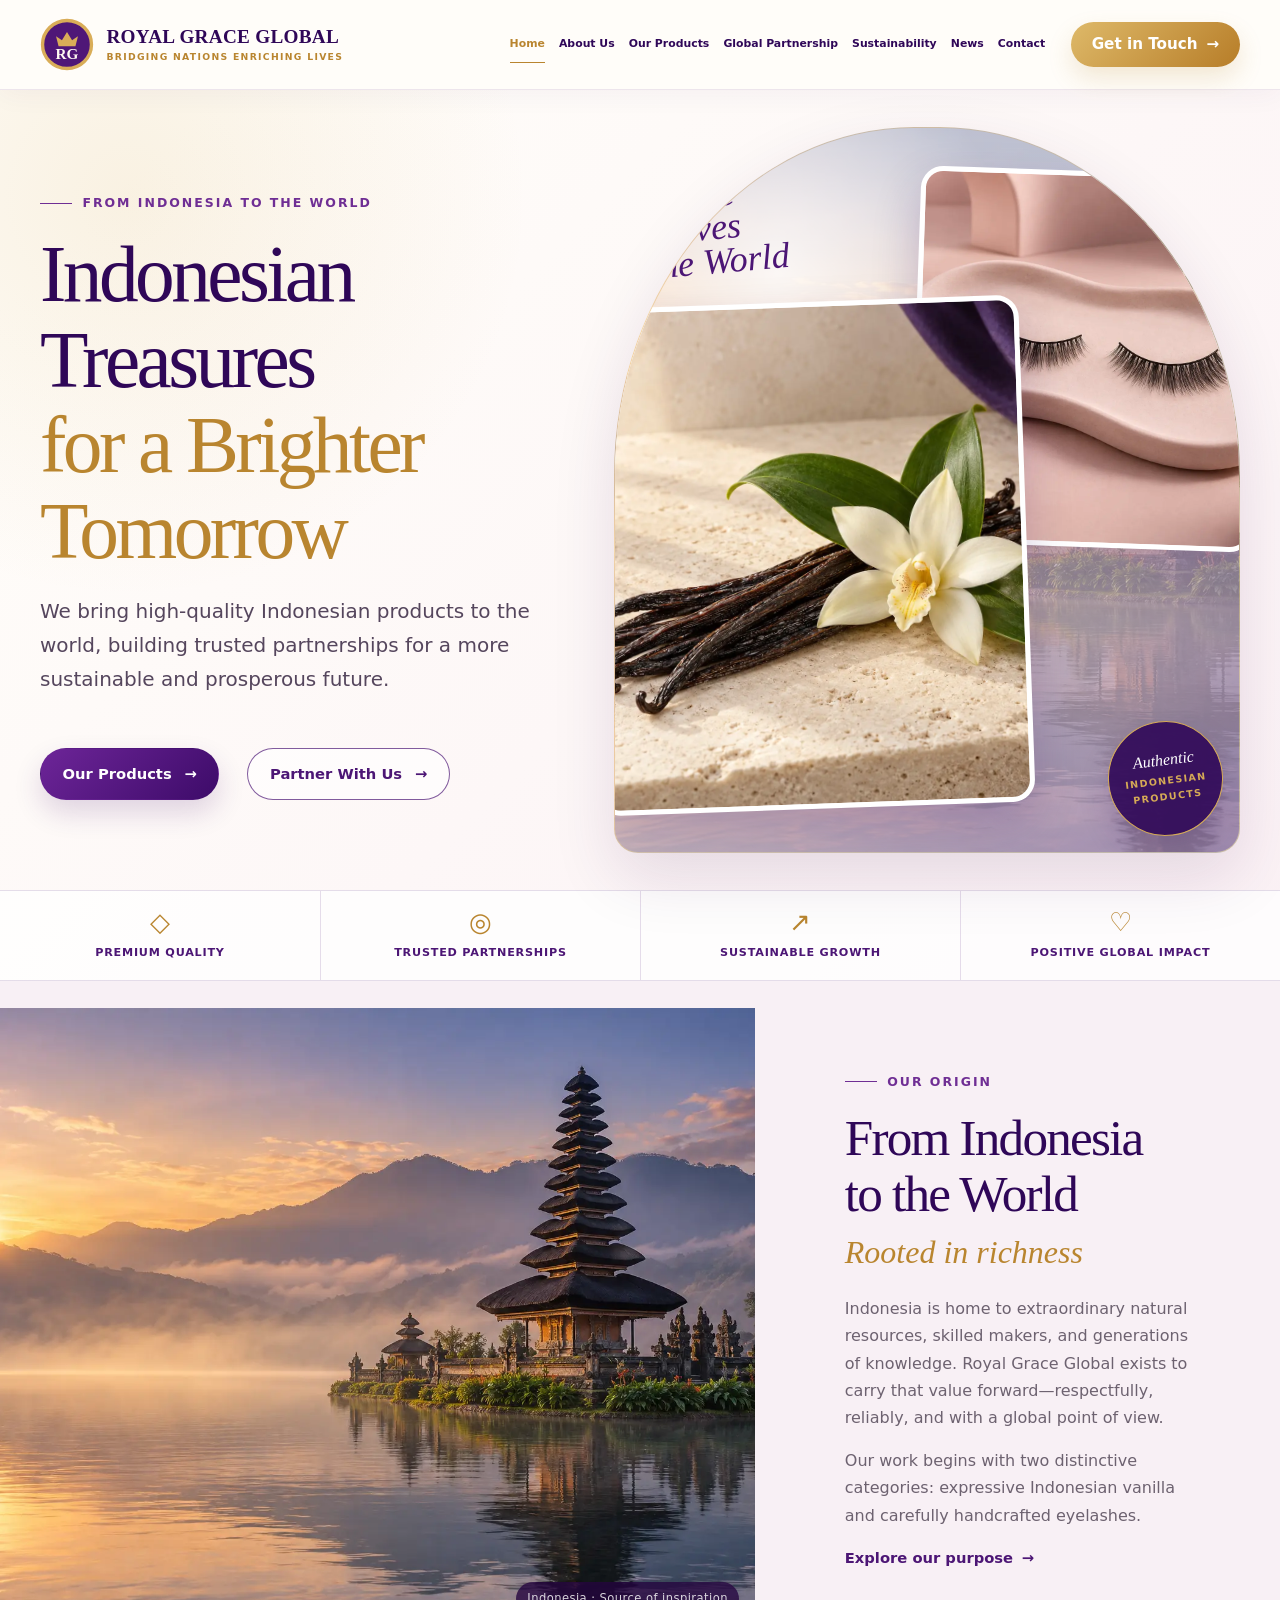
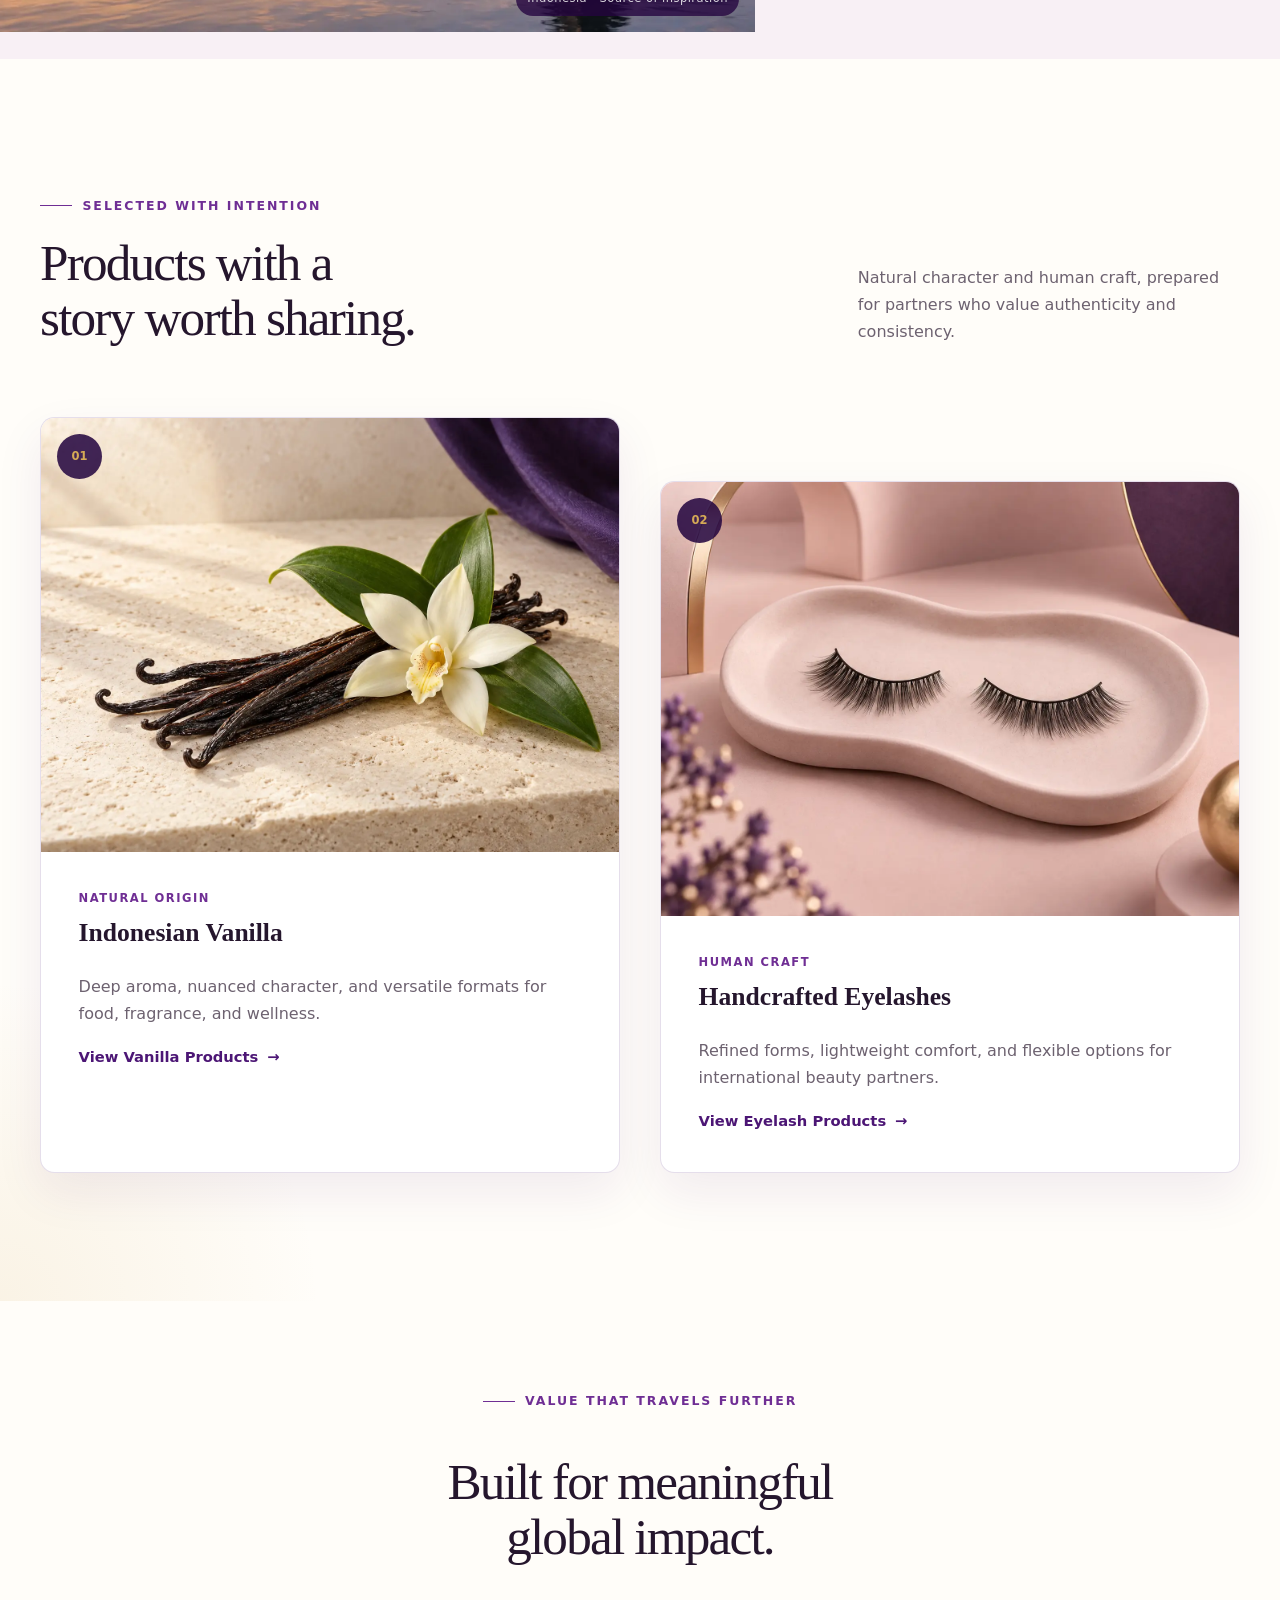
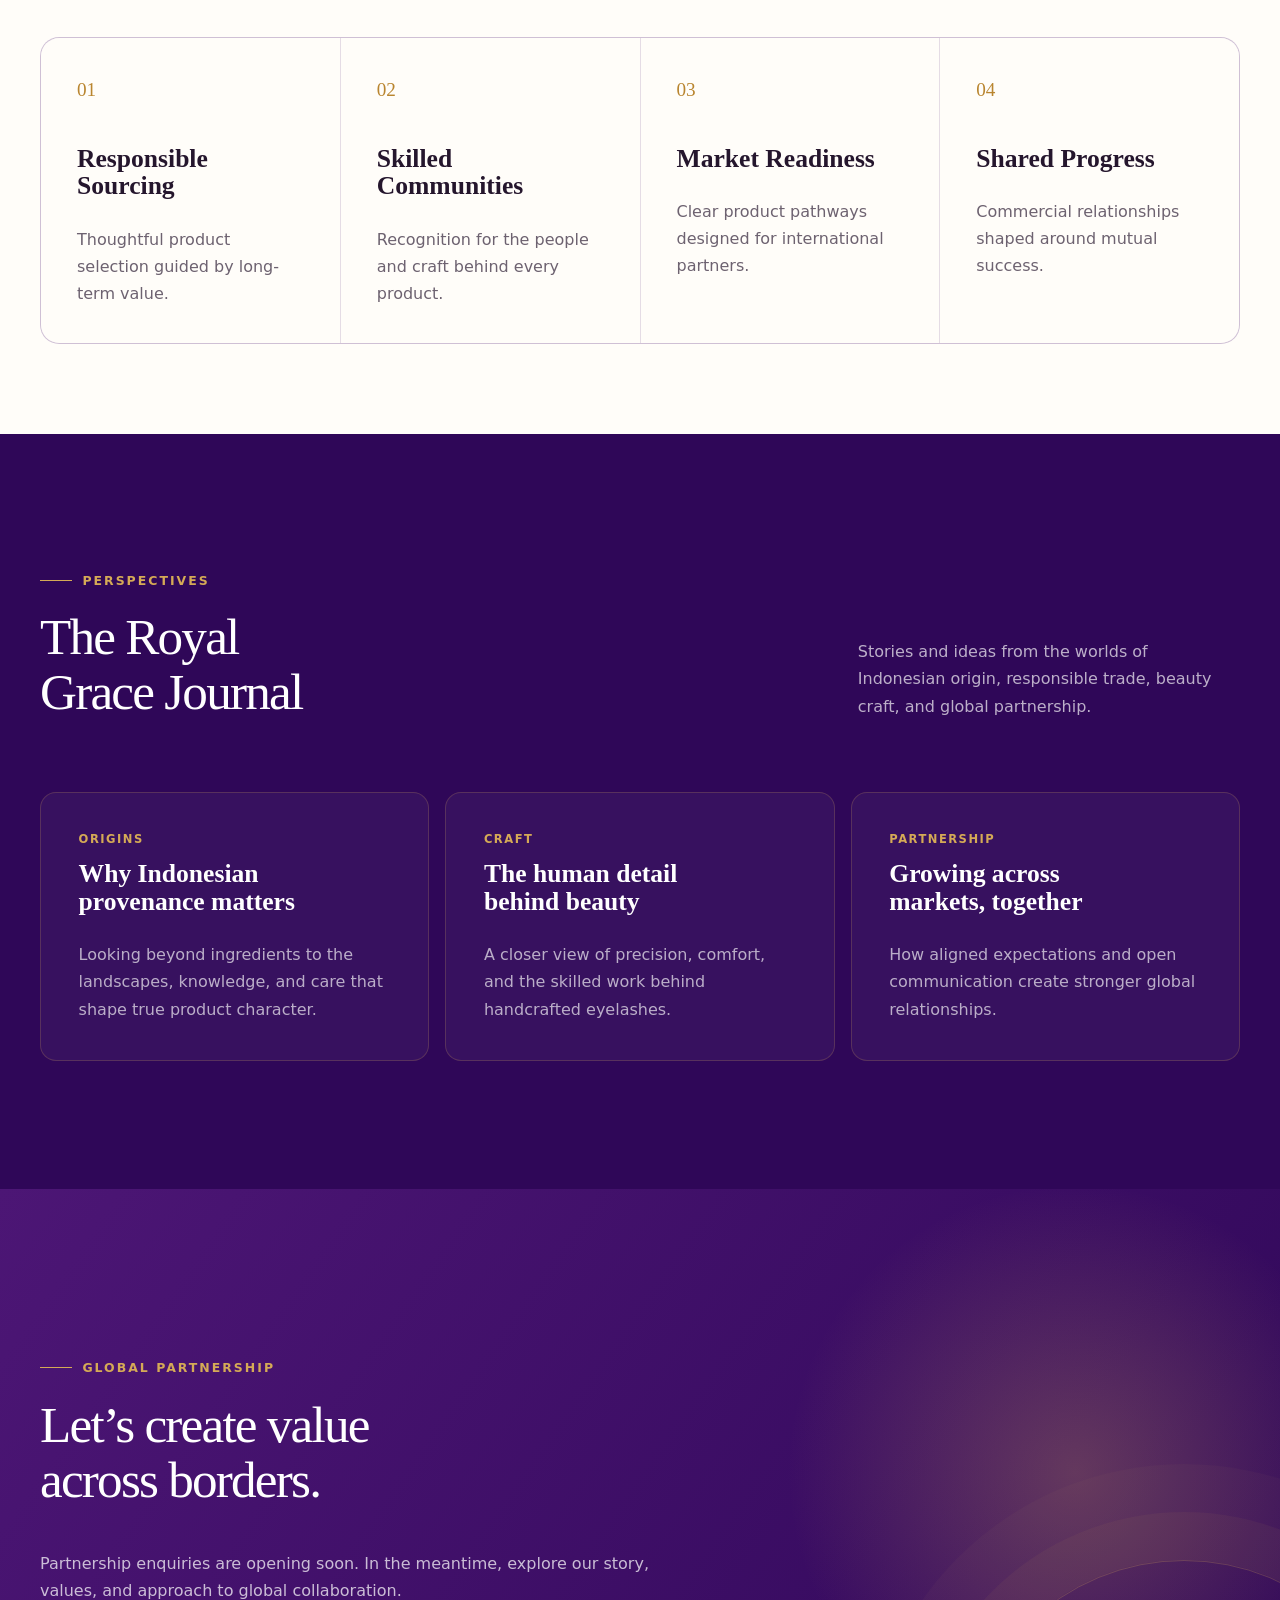
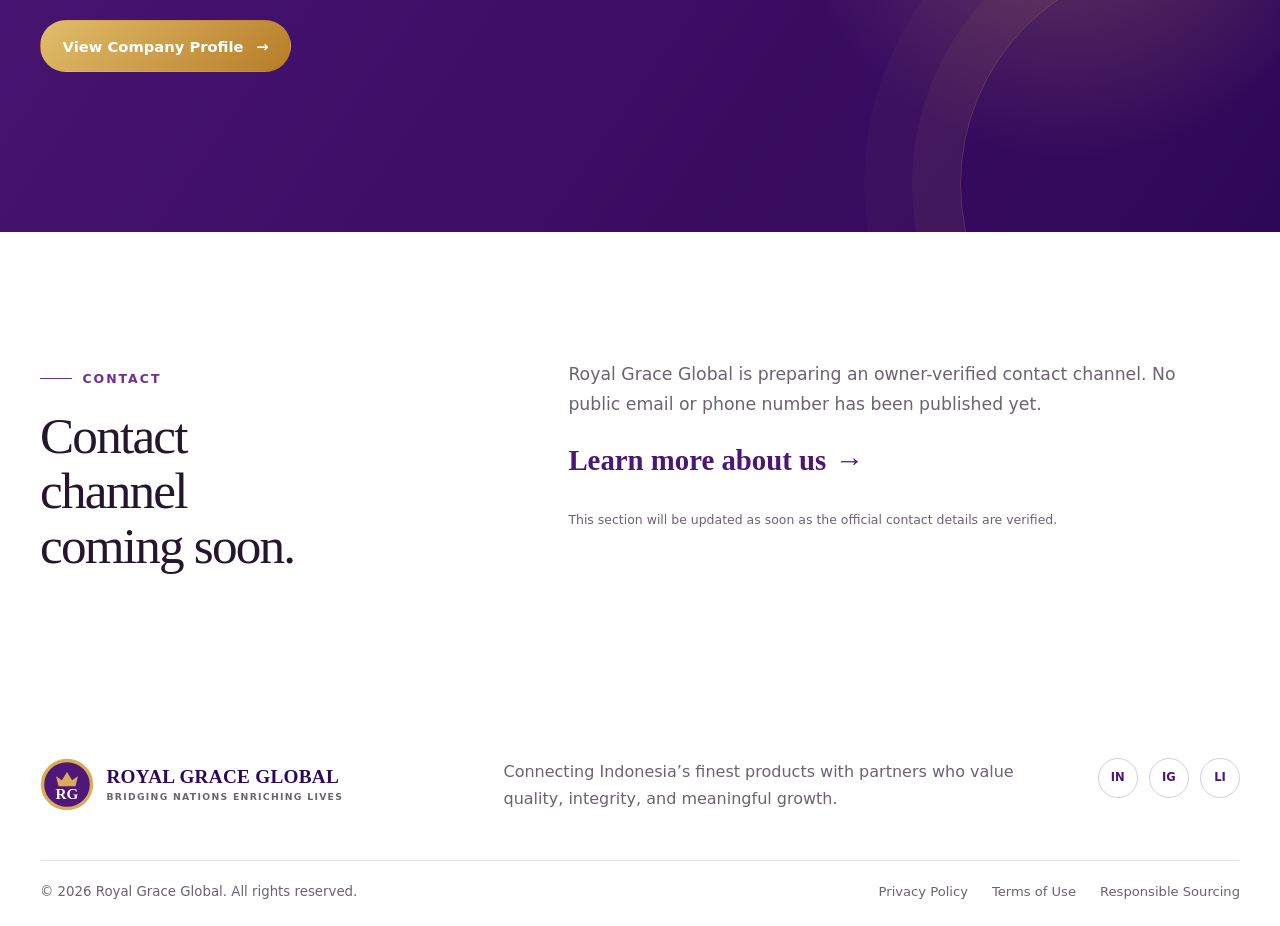
==== commit 7901e665: "up2" ====
--- a/index.html
+++ b/index.html
@@ -3,64 +3,46 @@
   <head>
     <meta charset="utf-8">
     <meta name="viewport" content="width=device-width, initial-scale=1">
+    <meta name="theme-color" content="#fffdf9">
     <meta name="description" content="Royal Grace Global connects distinctive Indonesian vanilla and handcrafted eyelashes with trusted global partners.">
     <title>Royal Grace Global | Indonesian Treasures, Global Reach</title>
-    <link rel="canonical" href="/">
-    <link rel="icon" type="image/svg+xml" href="/assets/favicon.svg">
-    <link rel="stylesheet" href="/assets/styles.css">
+    <link rel="icon" type="image/svg+xml" href="./assets/favicon.svg">
+    <link rel="stylesheet" href="./assets/styles.css">
   </head>
-  <body>
-    <site-header><header class="fallback-header"><a href="/">Royal Grace Global</a><nav aria-label="Fallback navigation"><a href="/">Home</a><a href="/about/">About Us</a><a href="/products/">Our Products</a><a href="/#contact">Contact status</a></nav></header></site-header>
+  <body data-page="home">
+    <site-header data-root="./"><header class="fallback-header"><a href="./">Royal Grace Global</a><nav aria-label="Fallback navigation"><a href="./">Home</a><a href="./about/">About Us</a><a href="./products/">Our Products</a><a href="./#contact">Contact</a></nav></header></site-header>
     <main id="main-content">
       <section class="home-hero">
         <div class="home-hero__copy" data-reveal>
-          <span class="eyebrow">From Indonesia to the World</span>
-          <h1>Indonesian Treasures for a Brighter Tomorrow</h1>
-          <p class="lead">We connect remarkable Indonesian products with global partners through quality, integrity, and a shared belief in responsible growth.</p>
+          <span class="eyebrow eyebrow--purple">From Indonesia to the World</span>
+          <h1><span>Indonesian Treasures</span> for a Brighter Tomorrow</h1>
+          <p class="lead">We bring high-quality Indonesian products to the world, building trusted partnerships for a more sustainable and prosperous future.</p>
           <div class="button-row">
-            <a class="button button--gold" href="/products/">Discover Our Products <span aria-hidden="true">↗</span></a>
-            <a class="text-link text-link--light" href="/about/">Our story <span aria-hidden="true">→</span></a>
+            <a class="button button--purple" href="./products/">Our Products <span aria-hidden="true">→</span></a>
+            <a class="button button--outline" href="./#partnership">Partner With Us <span aria-hidden="true">→</span></a>
           </div>
         </div>
         <div class="home-hero__visual" data-reveal>
-          <img src="/assets/images/bali-temple.webp" alt="Balinese water temple beside a misty mountain lake at sunrise" width="1536" height="1024">
-          <div class="hero-seal" aria-hidden="true"><span>Indonesia</span><strong>to the world</strong></div>
+          <div class="hero-product hero-product--vanilla">
+            <img src="./assets/images/vanilla.webp" alt="Indonesian vanilla beans with a white vanilla flower" width="1440" height="1080">
+          </div>
+          <div class="hero-product hero-product--lashes">
+            <img src="./assets/images/eyelashes.webp" alt="Handcrafted eyelashes in an elegant blush setting" width="1440" height="1080">
+          </div>
+          <p class="hero-script" aria-hidden="true">Grace<br>Moves<br>the World</p>
+          <div class="hero-seal" aria-hidden="true"><span>Authentic</span><strong>Indonesian products</strong></div>
         </div>
-        <div class="hero-scroll" aria-hidden="true"><span></span> Discover</div>
-      </section>
-
-      <section class="brand-pillars section section--ivory" aria-labelledby="pillars-title">
-        <div class="section-head section-head--center" data-reveal>
-          <span class="eyebrow eyebrow--purple">What guides us</span>
-          <h2 id="pillars-title">Global ambition, grounded in purpose.</h2>
-        </div>
-        <div class="pillar-grid">
-          <article class="pillar" data-reveal>
-            <span class="line-icon" aria-hidden="true">◆</span>
-            <h3>Premium Quality</h3>
-            <p>Products selected and prepared with care for discerning international markets.</p>
-          </article>
-          <article class="pillar" data-reveal>
-            <span class="line-icon" aria-hidden="true">◇</span>
-            <h3>Trusted Partnerships</h3>
-            <p>Clear communication and long-term relationships at every step of the journey.</p>
-          </article>
-          <article class="pillar" data-reveal>
-            <span class="line-icon" aria-hidden="true">✦</span>
-            <h3>Sustainable Growth</h3>
-            <p>Thoughtful growth that values communities, craft, and the resources we share.</p>
-          </article>
-          <article class="pillar" data-reveal>
-            <span class="line-icon" aria-hidden="true">◎</span>
-            <h3>Positive Global Impact</h3>
-            <p>Trade designed to create meaningful value across cultures and markets.</p>
-          </article>
+        <div class="hero-proof" aria-label="Royal Grace Global commitments">
+          <span><b aria-hidden="true">◇</b> Premium Quality</span>
+          <span><b aria-hidden="true">◎</b> Trusted Partnerships</span>
+          <span><b aria-hidden="true">↗</b> Sustainable Growth</span>
+          <span><b aria-hidden="true">♡</b> Positive Global Impact</span>
         </div>
       </section>
 
       <section class="origin-story section section--purple">
         <div class="origin-story__visual" data-reveal>
-          <img src="/assets/images/bali-temple.webp" alt="Serene Indonesian lake landscape framed by tropical foliage" width="1536" height="1024" loading="lazy">
+          <img src="./assets/images/bali-temple.webp" alt="Serene Indonesian lake landscape framed by tropical foliage" width="1536" height="1024" loading="lazy">
           <span class="image-note">Indonesia · Source of inspiration</span>
         </div>
         <div class="origin-story__copy" data-reveal>
@@ -69,7 +51,7 @@
           <p class="script-accent" aria-hidden="true">Rooted in richness</p>
           <p>Indonesia is home to extraordinary natural resources, skilled makers, and generations of knowledge. Royal Grace Global exists to carry that value forward—respectfully, reliably, and with a global point of view.</p>
           <p>Our work begins with two distinctive categories: expressive Indonesian vanilla and carefully handcrafted eyelashes.</p>
-          <a class="text-link text-link--gold" href="/about/">Explore our purpose <span aria-hidden="true">→</span></a>
+          <a class="text-link text-link--gold" href="./about/">Explore our purpose <span aria-hidden="true">→</span></a>
         </div>
       </section>
 
@@ -83,27 +65,27 @@
         </div>
         <div class="product-card-grid">
           <article class="product-card product-card--vanilla" data-reveal>
-            <a class="product-card__image" href="/products/vanilla/" aria-label="Explore Indonesian vanilla">
-              <img src="/assets/images/vanilla.webp" alt="Indonesian vanilla beans with green leaves and a white vanilla flower" width="1440" height="1080" loading="lazy">
+            <a class="product-card__image" href="./products/vanilla/" aria-label="Explore Indonesian vanilla">
+              <img src="./assets/images/vanilla.webp" alt="Indonesian vanilla beans with green leaves and a white vanilla flower" width="1440" height="1080" loading="lazy">
               <span class="product-number">01</span>
             </a>
             <div class="product-card__body">
               <span class="card-kicker">Natural origin</span>
               <h3>Indonesian Vanilla</h3>
               <p>Deep aroma, nuanced character, and versatile formats for food, fragrance, and wellness.</p>
-              <a class="text-link" href="/products/vanilla/">View Vanilla Products <span aria-hidden="true">→</span></a>
+              <a class="text-link" href="./products/vanilla/">View Vanilla Products <span aria-hidden="true">→</span></a>
             </div>
           </article>
           <article class="product-card product-card--lashes" data-reveal>
-            <a class="product-card__image" href="/products/eyelashes/" aria-label="Explore handcrafted eyelashes">
-              <img src="/assets/images/eyelashes.webp" alt="Natural strip eyelashes arranged in an elegant blush-pink still life" width="1440" height="1080" loading="lazy">
+            <a class="product-card__image" href="./products/eyelashes/" aria-label="Explore handcrafted eyelashes">
+              <img src="./assets/images/eyelashes.webp" alt="Natural strip eyelashes arranged in an elegant blush-pink still life" width="1440" height="1080" loading="lazy">
               <span class="product-number">02</span>
             </a>
             <div class="product-card__body">
               <span class="card-kicker">Human craft</span>
               <h3>Handcrafted Eyelashes</h3>
               <p>Refined forms, lightweight comfort, and flexible options for international beauty partners.</p>
-              <a class="text-link" href="/products/eyelashes/">View Eyelash Products <span aria-hidden="true">→</span></a>
+              <a class="text-link" href="./products/eyelashes/">View Eyelash Products <span aria-hidden="true">→</span></a>
             </div>
           </article>
         </div>
@@ -139,7 +121,7 @@
           <span class="eyebrow">Global partnership</span>
           <h2 id="partnership-title">Let’s create value across borders.</h2>
           <p>Partnership enquiries are opening soon. In the meantime, explore our story, values, and approach to global collaboration.</p>
-          <a class="button button--gold" href="/about/">View Company Profile <span aria-hidden="true">→</span></a>
+          <a class="button button--gold" href="./about/">View Company Profile <span aria-hidden="true">→</span></a>
         </div>
       </section>
 
@@ -150,12 +132,12 @@
         </div>
         <div class="contact-panel__body" data-reveal>
           <p>Royal Grace Global is preparing an owner-verified contact channel. No public email or phone number has been published yet.</p>
-          <a class="text-link text-link--large" href="/about/">Learn more about us <span aria-hidden="true">→</span></a>
+          <a class="text-link text-link--large" href="./about/">Learn more about us <span aria-hidden="true">→</span></a>
           <small>This section will be updated as soon as the official contact details are verified.</small>
         </div>
       </section>
     </main>
-    <site-footer><footer class="fallback-footer"><strong>Royal Grace Global</strong><small>Bridging Nations Enriching Lives</small></footer></site-footer>
-    <script type="module" src="/assets/site.js"></script>
+    <site-footer data-root="./"><footer class="fallback-footer"><strong>Royal Grace Global</strong><small>Bridging Nations Enriching Lives</small></footer></site-footer>
+    <script src="./assets/site.js" defer></script>
   </body>
 </html>
--- a/assets/styles.css
+++ b/assets/styles.css
@@ -1900,3 +1900,535 @@
     opacity: 1;
   }
 }
+
+/* Reference-led visual direction: luminous ivory, royal purple, and warm gold. */
+:root {
+  --purple-950: #2f0758;
+  --purple-800: #4c1675;
+  --purple-650: #6f2e94;
+  --gold-600: #b9852f;
+  --gold-400: #d5aa56;
+  --ivory: #fffdf9;
+  --blush: #fbf1f5;
+  --ink: #25162d;
+  --muted: #6d6270;
+  --line: rgba(76, 22, 117, 0.14);
+  --shadow: 0 1.5rem 4rem rgba(55, 16, 81, 0.12);
+  --header-height: 5.35rem;
+}
+
+body {
+  background: var(--ivory);
+}
+
+[id] {
+  scroll-margin-top: calc(var(--header-height) + 1rem);
+}
+
+site-header {
+  position: sticky;
+  z-index: 50;
+  top: 0;
+  display: block;
+}
+
+.site-header {
+  position: relative;
+  border-bottom: 1px solid rgba(76, 22, 117, 0.1);
+  background: rgba(255, 253, 249, 0.97);
+  color: var(--purple-950);
+  box-shadow: 0 0.4rem 1.6rem rgba(62, 19, 91, 0.045);
+  backdrop-filter: blur(14px);
+}
+
+.header-inner {
+  min-height: var(--header-height);
+}
+
+.brand-mark {
+  width: 3.35rem;
+  height: 3.35rem;
+  display: block;
+  flex: 0 0 auto;
+  border: 0;
+  border-radius: 50%;
+  background: transparent;
+  object-fit: contain;
+}
+
+.brand-copy strong {
+  color: var(--purple-950);
+  font-size: clamp(1rem, 1.6vw, 1.2rem);
+  letter-spacing: 0.015em;
+  text-transform: uppercase;
+}
+
+.brand-copy small {
+  color: var(--gold-600);
+  font-size: 0.58rem;
+  font-weight: 800;
+  letter-spacing: 0.14em;
+}
+
+.menu-toggle {
+  border-color: rgba(76, 22, 117, 0.24);
+  color: var(--purple-950);
+}
+
+.primary-navigation {
+  background: var(--ivory);
+  color: var(--purple-950);
+  box-shadow: 0 1.5rem 2.5rem rgba(47, 7, 88, 0.12);
+}
+
+.nav-link {
+  border-bottom-color: rgba(76, 22, 117, 0.1);
+}
+
+.nav-link.is-active,
+.nav-link:hover {
+  color: var(--gold-600);
+}
+
+.header-cta {
+  min-height: 2.85rem;
+  padding: 0.72rem 1.3rem;
+  border: 0;
+  border-radius: 999px;
+  background: linear-gradient(135deg, #deb969, #b77d28);
+  color: white;
+  box-shadow: 0 0.7rem 1.5rem rgba(185, 133, 47, 0.18);
+  line-height: 1;
+  text-decoration: none;
+}
+
+.header-cta:hover {
+  transform: translateY(-0.08rem);
+  box-shadow: 0 0.9rem 1.9rem rgba(185, 133, 47, 0.26);
+}
+
+.fallback-header,
+.fallback-footer {
+  background: var(--ivory);
+  color: var(--purple-950);
+}
+
+.button--gold {
+  background: linear-gradient(135deg, #e1bd6b, #b77d28);
+  color: white;
+}
+
+.button--purple {
+  background: linear-gradient(135deg, #6d2598, #3d0b69);
+  color: white;
+  box-shadow: 0 0.8rem 1.7rem rgba(61, 11, 105, 0.16);
+}
+
+.button--outline {
+  border-color: rgba(76, 22, 117, 0.7);
+  background: rgba(255, 255, 255, 0.62);
+  color: var(--purple-800);
+}
+
+.button--outline:hover {
+  background: white;
+}
+
+.home-hero {
+  min-height: auto;
+  grid-template-columns: 1fr;
+  background:
+    radial-gradient(circle at 10% 12%, rgba(213, 170, 86, 0.14), transparent 25rem),
+    linear-gradient(135deg, #fffdf9 10%, #fbf1f5 100%);
+  color: var(--ink);
+}
+
+.home-hero__copy {
+  padding: clamp(3.6rem, 12vw, 6rem) max(1.25rem, calc((100vw - 75rem) / 2)) 2.5rem;
+  background: transparent;
+}
+
+.home-hero__copy h1 {
+  max-width: 10.5ch;
+  margin-bottom: 1.2rem;
+  color: var(--gold-600);
+  font-size: clamp(3rem, 10vw, 5.5rem);
+}
+
+.home-hero__copy h1 span {
+  display: block;
+  color: var(--purple-950);
+}
+
+.home-hero__copy .lead {
+  max-width: 35rem;
+  color: #55465d;
+}
+
+.home-hero__visual {
+  min-height: 31rem;
+  margin: 0 1.25rem 2rem;
+  overflow: hidden;
+  border: 1px solid rgba(213, 170, 86, 0.3);
+  border-radius: 48% 48% 1.5rem 1.5rem;
+  background:
+    linear-gradient(rgba(255, 251, 245, 0.56), rgba(255, 248, 244, 0.62)),
+    url("images/bali-temple.webp") center / cover;
+  box-shadow: var(--shadow);
+  isolation: isolate;
+}
+
+.home-hero__visual::before {
+  display: none;
+}
+
+.home-hero__visual::after {
+  z-index: -1;
+  background:
+    radial-gradient(circle at 26% 20%, rgba(255, 255, 255, 0.8), transparent 32%),
+    linear-gradient(145deg, transparent 45%, rgba(76, 22, 117, 0.34));
+}
+
+.hero-product {
+  position: absolute;
+  overflow: hidden;
+  border: 0.32rem solid rgba(255, 255, 255, 0.92);
+  border-radius: 1.4rem;
+  background: white;
+  box-shadow: 0 1.3rem 3rem rgba(47, 7, 88, 0.2);
+}
+
+.hero-product img {
+  width: 100%;
+  height: 100%;
+  object-fit: cover;
+}
+
+.hero-product--vanilla {
+  z-index: 2;
+  bottom: 6%;
+  left: -4%;
+  width: 70%;
+  height: 70%;
+  transform: rotate(-2deg);
+}
+
+.hero-product--vanilla img {
+  object-position: 54% center;
+}
+
+.hero-product--lashes {
+  z-index: 1;
+  top: 6%;
+  right: -3%;
+  width: 55%;
+  height: 52%;
+  transform: rotate(2deg);
+}
+
+.hero-product--lashes img {
+  object-position: 48% center;
+}
+
+.hero-script {
+  position: absolute;
+  z-index: 3;
+  top: 7%;
+  left: 5%;
+  margin: 0;
+  color: var(--purple-800);
+  font: italic clamp(1.35rem, 5vw, 2.25rem)/0.93 var(--serif);
+  transform: rotate(-5deg);
+}
+
+.hero-seal {
+  z-index: 4;
+  right: 1rem;
+  bottom: 1rem;
+  width: 7.2rem;
+  border-color: var(--gold-400);
+  background: rgba(47, 7, 88, 0.9);
+  box-shadow: 0 1rem 2rem rgba(47, 7, 88, 0.18);
+}
+
+.hero-seal span {
+  color: white;
+  font-size: 1rem;
+}
+
+.hero-proof {
+  display: grid;
+  grid-template-columns: repeat(2, minmax(0, 1fr));
+  border-top: 1px solid var(--line);
+  border-bottom: 1px solid var(--line);
+  background: rgba(255, 255, 255, 0.8);
+}
+
+.hero-proof span {
+  min-width: 0;
+  display: grid;
+  gap: 0.45rem;
+  justify-items: center;
+  padding: 1.15rem 0.8rem;
+  color: var(--purple-800);
+  font-size: 0.7rem;
+  font-weight: 800;
+  letter-spacing: 0.07em;
+  text-align: center;
+  text-transform: uppercase;
+}
+
+.hero-proof span:nth-child(even) {
+  border-left: 1px solid var(--line);
+}
+
+.hero-proof span:nth-child(n + 3) {
+  border-top: 1px solid var(--line);
+}
+
+.hero-proof b {
+  color: var(--gold-600);
+  font: 400 1.65rem/1 var(--serif);
+}
+
+.origin-story {
+  gap: 0;
+  padding: 0;
+  background: #f8f0f5;
+  color: var(--ink);
+}
+
+.origin-story__visual,
+.origin-story__visual img {
+  min-height: 28rem;
+}
+
+.origin-story__visual img {
+  border-radius: 0;
+  box-shadow: none;
+}
+
+.origin-story__copy {
+  padding: clamp(3.5rem, 8vw, 6rem) max(1.25rem, calc((100vw - 75rem) / 2));
+}
+
+.origin-story .eyebrow {
+  color: var(--purple-650);
+}
+
+.origin-story__copy h2 {
+  color: var(--purple-950);
+}
+
+.origin-story__copy > p:not(.script-accent) {
+  color: var(--muted);
+}
+
+.origin-story .script-accent {
+  color: var(--gold-600);
+}
+
+.origin-story .text-link--gold {
+  color: var(--purple-800);
+}
+
+.products-showcase {
+  background:
+    radial-gradient(circle at 0 100%, rgba(213, 170, 86, 0.12), transparent 20rem),
+    var(--ivory);
+}
+
+.product-card {
+  border-radius: 0.9rem;
+}
+
+.impact {
+  padding-top: clamp(3.75rem, 7vw, 6rem);
+  padding-bottom: clamp(3.75rem, 7vw, 6rem);
+}
+
+.scenic-hero {
+  min-height: clamp(31rem, 68vh, 45rem);
+  color: var(--ink);
+}
+
+.scenic-hero__veil {
+  background:
+    linear-gradient(90deg, rgba(255, 253, 249, 0.98) 0%, rgba(255, 248, 244, 0.9) 43%, rgba(255, 248, 244, 0.12) 82%),
+    linear-gradient(to top, rgba(47, 7, 88, 0.12), transparent 60%);
+}
+
+.scenic-hero__content h1 {
+  max-width: 11ch;
+  color: var(--purple-950);
+}
+
+.scenic-hero__content .eyebrow {
+  color: var(--purple-650);
+}
+
+.scenic-hero__content .lead {
+  max-width: 34rem;
+  color: var(--gold-600);
+}
+
+.scenic-hero--products .scenic-hero__content h1 {
+  max-width: 12ch;
+}
+
+.product-selector {
+  background: rgba(255, 253, 249, 0.98);
+  box-shadow: 0 1.1rem 3rem rgba(47, 7, 88, 0.1);
+}
+
+.product-selector > a {
+  border-radius: 0.7rem;
+}
+
+.editorial-product__visual {
+  border-radius: 1.2rem;
+  box-shadow: var(--shadow);
+}
+
+.product-hero {
+  background:
+    radial-gradient(circle at 10% 15%, rgba(213, 170, 86, 0.13), transparent 22rem),
+    var(--ivory);
+}
+
+.product-hero--lashes {
+  background:
+    radial-gradient(circle at 10% 15%, rgba(213, 170, 86, 0.11), transparent 22rem),
+    var(--blush);
+}
+
+.product-hero__visual::after {
+  background: linear-gradient(to top, rgba(47, 7, 88, 0.22), transparent 44%);
+}
+
+.site-footer {
+  padding-top: 3.5rem;
+  background: white;
+  color: var(--purple-950);
+}
+
+.site-footer .brand-copy strong {
+  color: var(--purple-950);
+}
+
+.site-footer .brand-copy small,
+.footer-main p,
+.footer-bottom {
+  color: var(--muted);
+}
+
+.footer-social span {
+  border-color: rgba(76, 22, 117, 0.22);
+  color: var(--purple-800);
+}
+
+.footer-bottom {
+  border-top-color: var(--line);
+}
+
+@media (max-width: 29.99rem) {
+  .brand-copy small {
+    display: none;
+  }
+
+  .brand-copy strong {
+    font-size: 0.9rem;
+  }
+
+  .brand-mark {
+    width: 2.85rem;
+    height: 2.85rem;
+  }
+
+  .home-hero__copy h1 {
+    font-size: clamp(2.65rem, 13vw, 4rem);
+  }
+}
+
+@media (min-width: 48rem) {
+  .home-hero {
+    min-height: auto;
+    grid-template-columns: minmax(0, 0.96fr) minmax(24rem, 1.04fr);
+    grid-template-rows: minmax(39rem, auto) auto;
+    align-items: stretch;
+  }
+
+  .home-hero__copy {
+    display: grid;
+    align-content: center;
+    padding: clamp(4.5rem, 8vw, 7rem) clamp(2.5rem, 6vw, 5rem) clamp(4rem, 7vw, 6rem) max(2.5rem, calc((100vw - 75rem) / 2));
+  }
+
+  .home-hero__copy h1 {
+    font-size: clamp(3.5rem, 6.2vw, 5.8rem);
+  }
+
+  .home-hero__visual {
+    min-height: 39rem;
+    margin: 2.3rem max(2.5rem, calc((100vw - 75rem) / 2)) 2.3rem 0;
+  }
+
+  .hero-proof {
+    grid-column: 1 / -1;
+    grid-template-columns: repeat(4, minmax(0, 1fr));
+  }
+
+  .hero-proof span + span {
+    border-left: 1px solid var(--line);
+  }
+
+  .hero-proof span:nth-child(n + 3) {
+    border-top: 0;
+  }
+
+  .origin-story {
+    grid-template-columns: minmax(0, 1.18fr) minmax(22rem, 0.82fr);
+  }
+
+  .origin-story__visual,
+  .origin-story__visual img {
+    min-height: 39rem;
+  }
+
+  .origin-story__copy {
+    display: grid;
+    align-content: center;
+    padding: clamp(4rem, 7vw, 6rem);
+  }
+
+  .scenic-hero__content {
+    padding: clamp(4rem, 8vw, 6.5rem) 0;
+  }
+}
+
+@media (min-width: 68rem) {
+  .primary-navigation {
+    background: transparent;
+    box-shadow: none;
+  }
+
+  .nav-link {
+    padding: 2.1rem 0;
+    color: var(--purple-950);
+    font-size: clamp(0.68rem, 0.83vw, 0.82rem);
+    font-weight: 600;
+  }
+
+  .nav-link::after {
+    bottom: 1.55rem;
+    background: var(--gold-600);
+  }
+
+  .primary-navigation ul {
+    gap: clamp(0.65rem, 1.1vw, 1.15rem);
+  }
+
+  .header-cta {
+    flex: 0 0 auto;
+  }
+}
